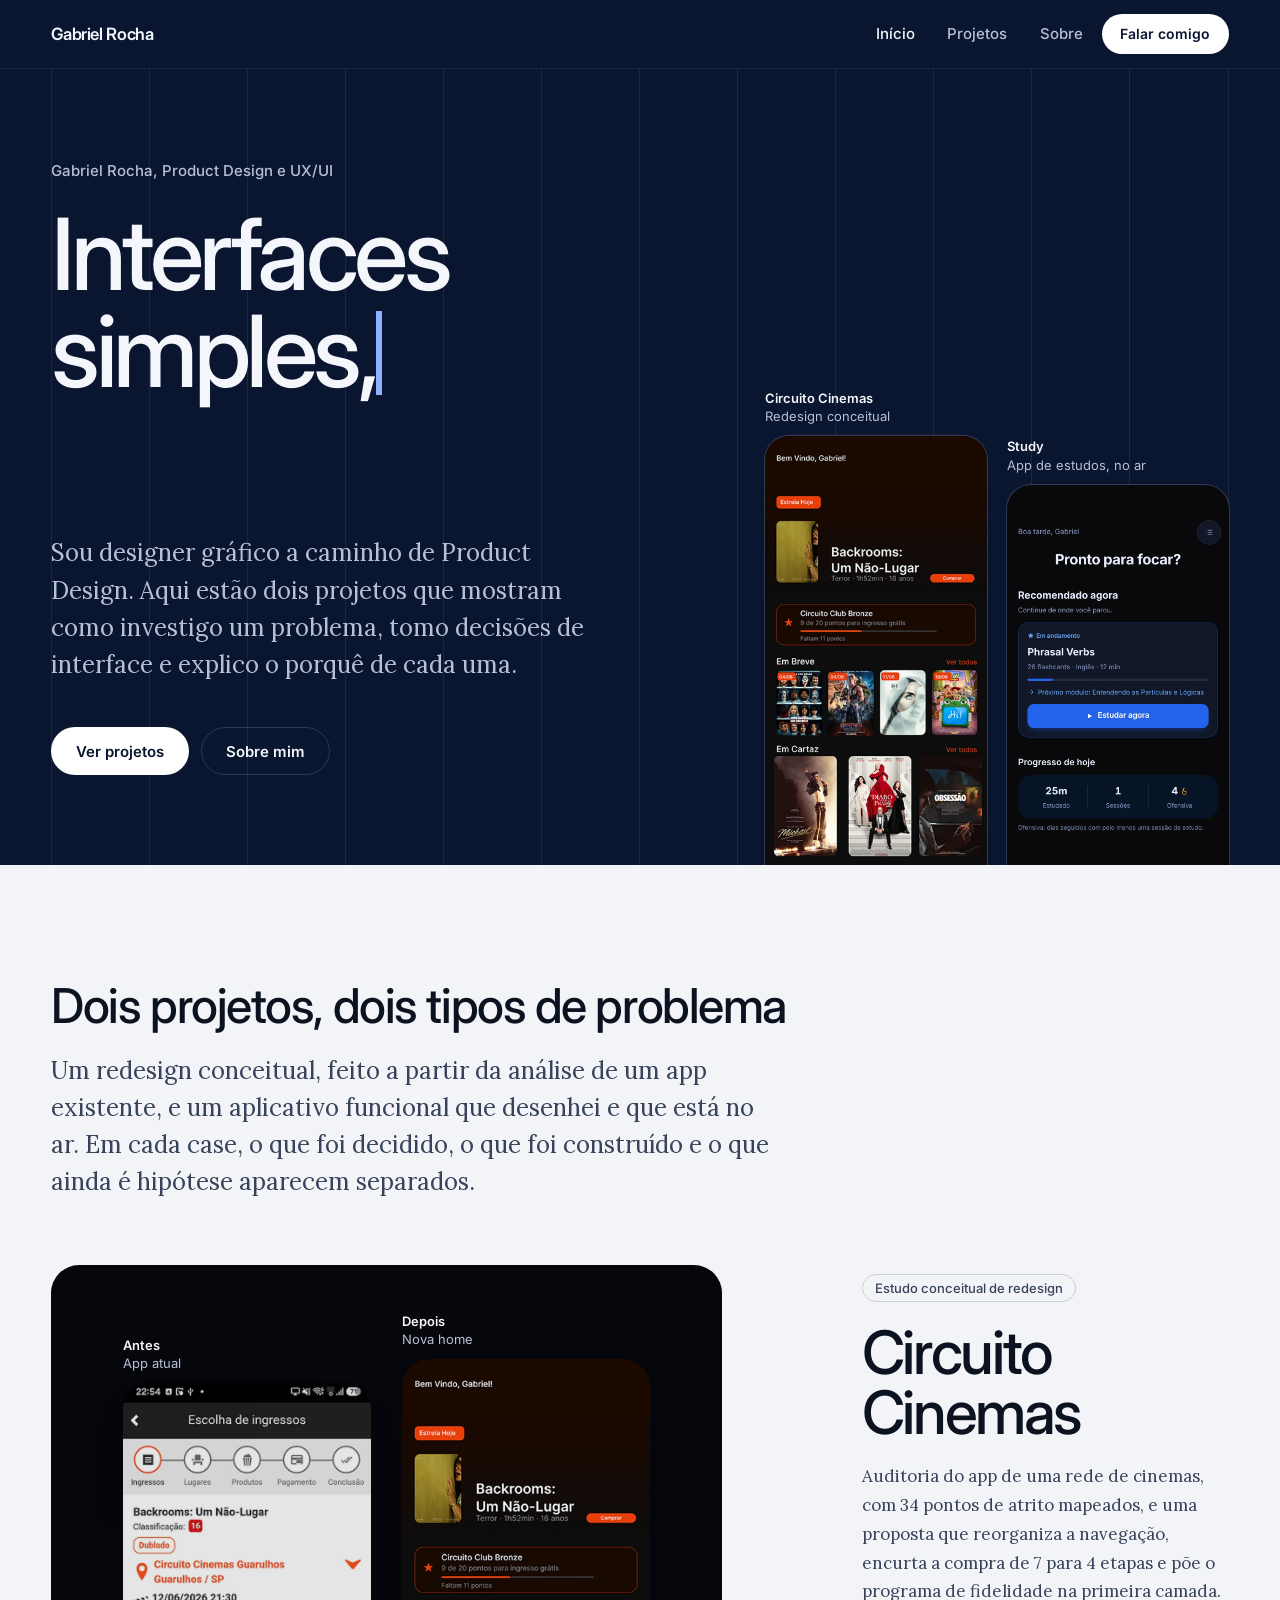
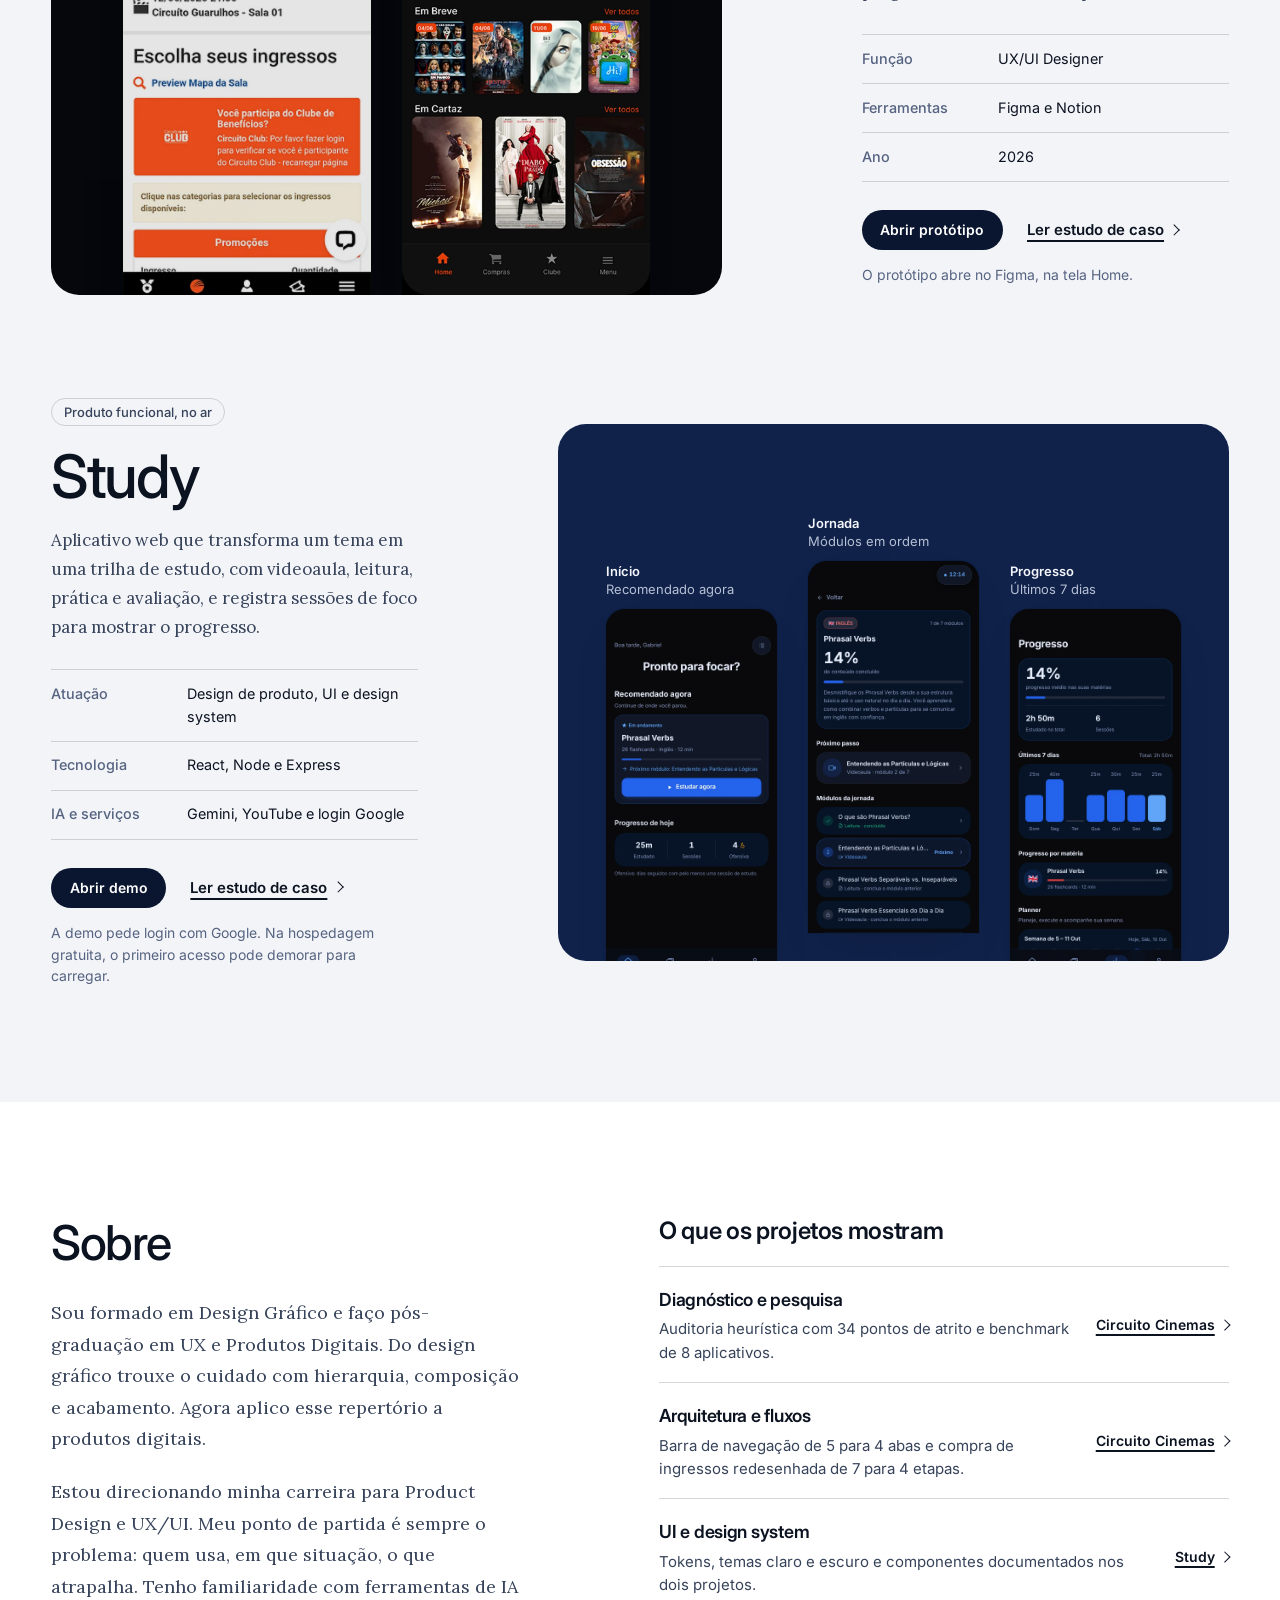
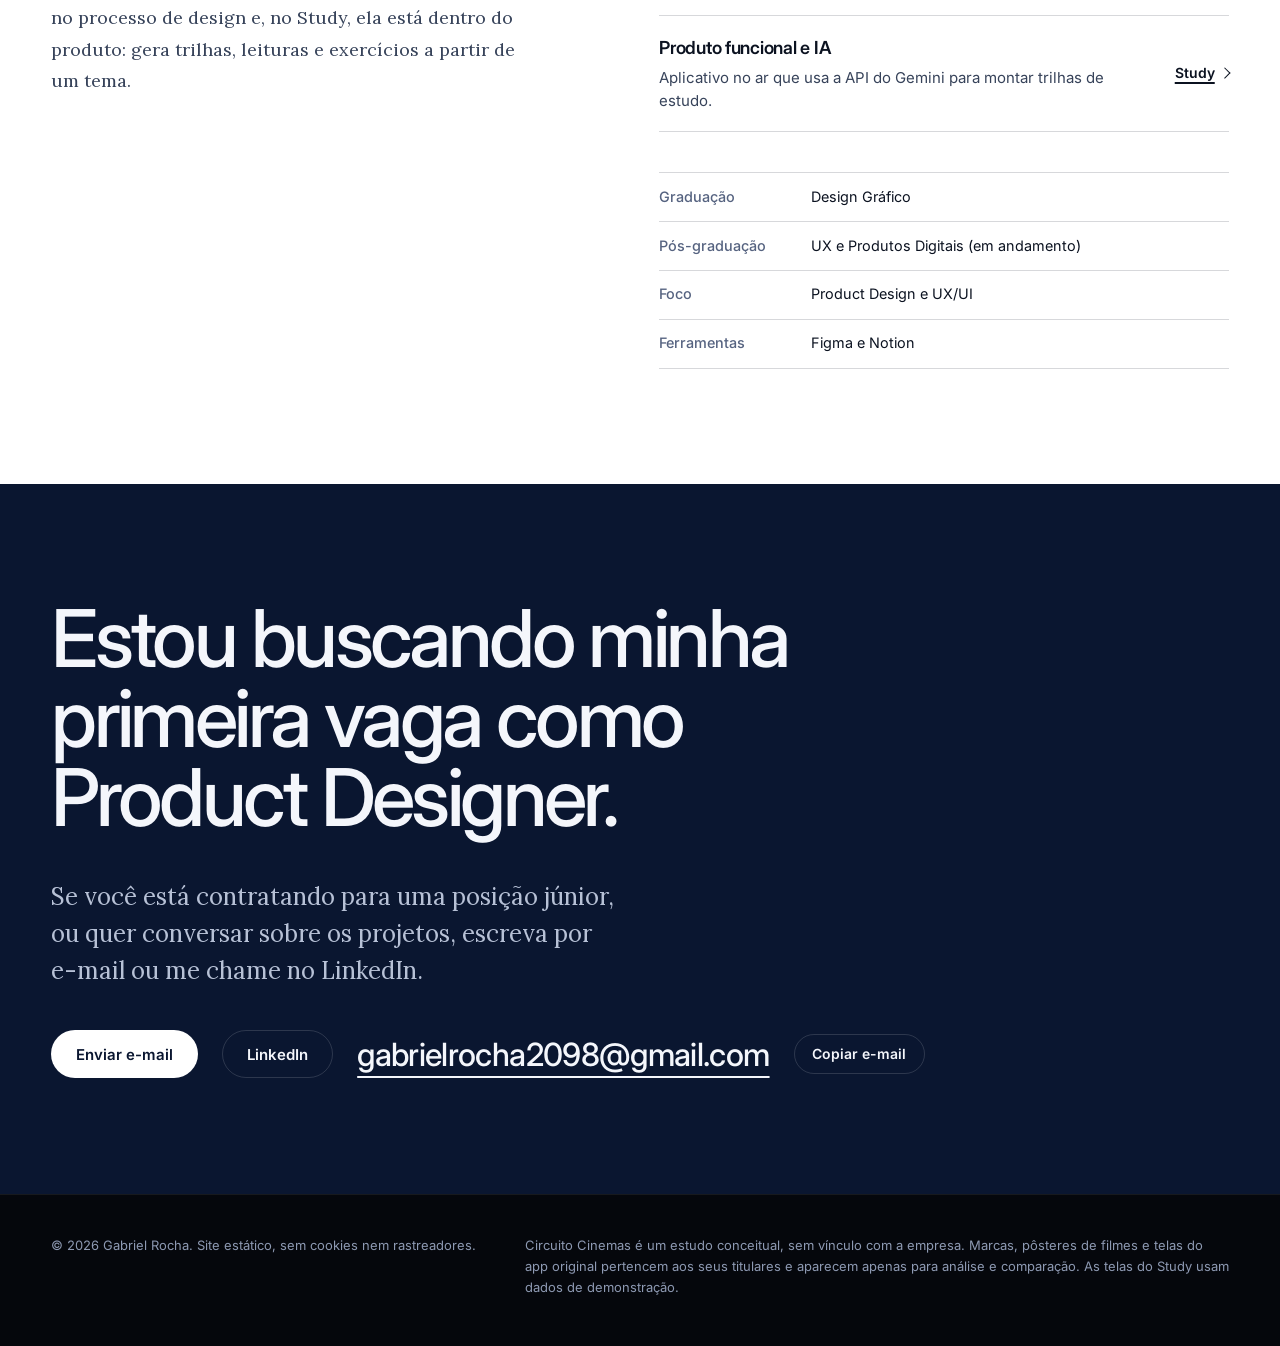
==== portfolio/index.html @ e519bfdc "Add files via upload" ====
<!doctype html>
<html lang="pt-BR">
<head>
  <meta charset="utf-8">
  <meta name="viewport" content="width=device-width, initial-scale=1">
  <title>Gabriel Rocha | Product Design e UX/UI</title>
  <meta name="description" content="Portfólio de Gabriel Rocha, designer gráfico em transição para Product Design e UX/UI. Inclui o estudo de caso do Circuito Cinemas e o aplicativo de estudos Study.">
  <meta name="author" content="Gabriel Rocha">
  <meta name="theme-color" content="#0A1630">
  <meta name="color-scheme" content="dark light">
  <link rel="icon" href="favicon.svg" type="image/svg+xml">

  <meta property="og:type" content="website">
  <meta property="og:locale" content="pt_BR">
  <meta property="og:site_name" content="Gabriel Rocha">
  <meta property="og:title" content="Gabriel Rocha | Product Design e UX/UI">
  <meta property="og:description" content="Dois projetos de produto digital: o redesign conceitual do app Circuito Cinemas e o Study, um aplicativo de estudos que está no ar.">
  <meta property="og:image" content="assets/img/og.png">
  <meta property="og:image:width" content="1200">
  <meta property="og:image:height" content="630">
  <meta property="og:image:alt" content="Gabriel Rocha, Product Design e UX/UI, com telas dos projetos Circuito Cinemas e Study.">
  <meta name="twitter:card" content="summary_large_image">

  <link rel="preload" href="assets/fonts/inter-display-500.woff" as="font" type="font/woff" crossorigin>
  <link rel="preload" href="assets/fonts/inter-400.woff" as="font" type="font/woff" crossorigin>
  <link rel="preload" href="assets/fonts/lora-var.woff" as="font" type="font/woff" crossorigin>
  <link rel="stylesheet" href="assets/css/styles.css">
  <script>document.documentElement.className += " js";</script>
</head>
<body data-page-home>
  <a class="skip-link" href="#conteudo">Pular para o conteúdo</a>

  <header class="site-header">
    <div class="container site-header__bar">
      <a class="wordmark" href="#inicio" aria-label="Gabriel Rocha, início">Gabriel Rocha</a>
      <button class="menu-toggle" type="button" aria-expanded="false" aria-controls="site-nav">
        <span class="menu-toggle__icon" aria-hidden="true"></span>
        <span class="menu-toggle__label">Menu</span>
      </button>
      <nav class="nav" id="site-nav" aria-label="Principal">
        <ul class="nav__list">
          <li><a class="nav__link" href="#inicio">Início</a></li>
          <li><a class="nav__link" href="#projetos">Projetos</a></li>
          <li><a class="nav__link" href="#sobre">Sobre</a></li>
        </ul>
        <a class="btn btn--light btn--sm" href="#contato">Falar comigo</a>
      </nav>
    </div>
  </header>

  <main id="conteudo" tabindex="-1">

    <!-- Início -->
    <section class="hero on-dark" id="inicio" aria-labelledby="hero-title">
      <div class="hero__guides" aria-hidden="true">
        <div class="container">
          <div class="hero__guides-grid"><span></span><span></span><span></span><span></span><span></span><span></span><span></span><span></span><span></span><span></span><span></span><span></span></div>
        </div>
      </div>
      <div class="container hero__inner">
        <div class="hero__text">
          <p class="hero__role">Gabriel Rocha, Product Design e UX/UI</p>
          <h1 class="hero__title" id="hero-title" data-typing>Interfaces simples, decisões claras.</h1>
          <p class="hero__intro">Sou designer gráfico a caminho de Product Design. Aqui estão dois projetos que mostram como investigo um problema, tomo decisões de interface e explico o porquê de cada uma.</p>
          <div class="hero__actions">
            <a class="btn btn--light" href="#projetos">Ver projetos</a>
            <a class="btn btn--outline" href="#sobre">Sobre mim</a>
          </div>
        </div>
        <div class="hero__stage">
          <a class="hero__phone" href="projetos/circuito-cinemas.html" aria-label="Circuito Cinemas, redesign conceitual: abrir estudo de caso">
            <span class="frame-label"><strong>Circuito Cinemas</strong><span>Redesign conceitual</span></span>
            <img class="shot" src="assets/img/cc-nova-home.webp" width="724" height="1566" alt="Home redesenhada do Circuito Cinemas em tema escuro, com filme em destaque, cartão do Circuito Club e carrosséis Em breve e Em cartaz." fetchpriority="high">
          </a>
          <a class="hero__phone" href="projetos/study.html" aria-label="Study, aplicativo de estudos: abrir estudo de caso">
            <span class="frame-label"><strong>Study</strong><span>App de estudos, no ar</span></span>
            <img class="shot" src="assets/img/study-home.webp" width="804" height="1748" alt="Tela Início do Study em tema escuro, com a pergunta Pronto para focar?, a recomendação Phrasal Verbs e o progresso do dia." fetchpriority="high">
          </a>
        </div>
      </div>
    </section>

    <!-- Projetos -->
    <section class="section on-light" id="projetos" aria-labelledby="projetos-title">
      <div class="container">
        <div class="section__head">
          <h2 class="h2" id="projetos-title">Dois projetos, dois tipos de problema</h2>
          <p class="section__lead">Um redesign conceitual, feito a partir da análise de um app existente, e um aplicativo funcional que desenhei e que está no ar. Em cada case, o que foi decidido, o que foi construído e o que ainda é hipótese aparecem separados.</p>
        </div>

        <article class="project" aria-labelledby="proj-cc">
          <div class="project__media">
            <div class="stage stage--cinema">
              <figure class="stage__item">
                <figcaption class="frame-label"><strong>Antes</strong><span>App atual</span></figcaption>
                <img class="shot" src="assets/img/cc-antes-ingressos.webp" width="570" height="1232" loading="lazy" alt="Tela de escolha de ingressos do app atual do Circuito Cinemas, com indicador de cinco etapas, aviso do Circuito Club e lista de promoções.">
              </figure>
              <figure class="stage__item">
                <figcaption class="frame-label"><strong>Depois</strong><span>Nova home</span></figcaption>
                <img class="shot" src="assets/img/cc-nova-home.webp" width="724" height="1566" loading="lazy" alt="Home redesenhada do Circuito Cinemas, com filme em destaque, cartão do Circuito Club com 9 de 20 pontos e seções Em breve e Em cartaz.">
              </figure>
            </div>
          </div>
          <div class="project__text">
            <p class="project__kind">Estudo conceitual de redesign</p>
            <h3 class="project__title" id="proj-cc"><a href="projetos/circuito-cinemas.html">Circuito Cinemas</a></h3>
            <p class="project__desc">Auditoria do app de uma rede de cinemas, com 34 pontos de atrito mapeados, e uma proposta que reorganiza a navegação, encurta a compra de 7 para 4 etapas e põe o programa de fidelidade na primeira camada.</p>
            <dl class="facts">
              <div class="facts__row"><dt>Função</dt><dd>UX/UI Designer</dd></div>
              <div class="facts__row"><dt>Ferramentas</dt><dd>Figma e Notion</dd></div>
              <div class="facts__row"><dt>Ano</dt><dd>2026</dd></div>
            </dl>
            <div class="project__links">
              <a class="btn btn--dark btn--sm" href="https://www.figma.com/proto/7PhbgPQ4ODq0ZpyNWOa0dn/Circuito-Cinemas-%E2%80%94-Redesign?page-id=6%3A2&node-id=7-5&starting-point-node-id=7%3A5&t=WzuFaxNKb168OiBv-1" target="_blank" rel="noopener">Abrir protótipo<span class="visually-hidden"> no Figma (abre em nova aba)</span></a>
              <a class="link link--arrow" href="projetos/circuito-cinemas.html">Ler estudo de caso</a>
            </div>
            <p class="demo-note">O protótipo abre no Figma, na tela Home.</p>
          </div>
        </article>

        <article class="project project--flip" aria-labelledby="proj-study">
          <div class="project__media">
            <div class="stage stage--study">
              <figure class="stage__item">
                <figcaption class="frame-label"><strong>Início</strong><span>Recomendado agora</span></figcaption>
                <img class="shot" src="assets/img/study-home.webp" width="804" height="1748" loading="lazy" alt="Tela Início do Study, com a pergunta Pronto para focar?, a recomendação Phrasal Verbs e o progresso do dia.">
              </figure>
              <figure class="stage__item">
                <figcaption class="frame-label"><strong>Jornada</strong><span>Módulos em ordem</span></figcaption>
                <img class="shot" src="assets/img/study-jornada-progresso.webp" width="804" height="1748" loading="lazy" alt="Jornada Phrasal Verbs com 14% concluído, próximo passo e lista de módulos de leitura e videoaula.">
              </figure>
              <figure class="stage__item">
                <figcaption class="frame-label"><strong>Progresso</strong><span>Últimos 7 dias</span></figcaption>
                <img class="shot" src="assets/img/study-progresso.webp" width="804" height="1748" loading="lazy" alt="Tela Progresso do Study, com progresso médio de 14%, tempo estudado, gráfico dos últimos 7 dias e progresso por matéria.">
              </figure>
            </div>
          </div>
          <div class="project__text">
            <p class="project__kind">Produto funcional, no ar</p>
            <h3 class="project__title" id="proj-study"><a href="projetos/study.html">Study</a></h3>
            <p class="project__desc">Aplicativo web que transforma um tema em uma trilha de estudo, com videoaula, leitura, prática e avaliação, e registra sessões de foco para mostrar o progresso.</p>
            <dl class="facts">
              <div class="facts__row"><dt>Atuação</dt><dd>Design de produto, UI e design system</dd></div>
              <div class="facts__row"><dt>Tecnologia</dt><dd>React, Node e Express</dd></div>
              <div class="facts__row"><dt>IA e serviços</dt><dd>Gemini, YouTube e login Google</dd></div>
            </dl>
            <div class="project__links">
              <a class="btn btn--dark btn--sm" href="https://studyapp-kyi5.onrender.com/" target="_blank" rel="noopener">Abrir demo<span class="visually-hidden"> (abre em nova aba)</span></a>
              <a class="link link--arrow" href="projetos/study.html">Ler estudo de caso</a>
            </div>
            <p class="demo-note">A demo pede login com Google. Na hospedagem gratuita, o primeiro acesso pode demorar para carregar.</p>
          </div>
        </article>
      </div>
    </section>

    <!-- Sobre -->
    <section class="section on-white" id="sobre" aria-labelledby="sobre-title">
      <div class="container about">
        <div class="about__intro">
          <h2 class="h2" id="sobre-title">Sobre</h2>
          <div class="read">
            <p>Sou formado em Design Gráfico e faço pós-graduação em UX e Produtos Digitais. Do design gráfico trouxe o cuidado com hierarquia, composição e acabamento. Agora aplico esse repertório a produtos digitais.</p>
            <p>Estou direcionando minha carreira para Product Design e UX/UI. Meu ponto de partida é sempre o problema: quem usa, em que situação, o que atrapalha. Tenho familiaridade com ferramentas de IA no processo de design e, no Study, ela está dentro do produto: gera trilhas, leituras e exercícios a partir de um tema.</p>
          </div>
        </div>
        <div class="about__side">
          <h3 class="h3">O que os projetos mostram</h3>
          <ul class="evidence">
            <li class="evidence__item">
              <span class="evidence__name">Diagnóstico e pesquisa</span>
              <p class="evidence__text">Auditoria heurística com 34 pontos de atrito e benchmark de 8 aplicativos.</p>
              <a class="evidence__where link link--arrow" href="projetos/circuito-cinemas.html#diagnostico">Circuito Cinemas</a>
            </li>
            <li class="evidence__item">
              <span class="evidence__name">Arquitetura e fluxos</span>
              <p class="evidence__text">Barra de navegação de 5 para 4 abas e compra de ingressos redesenhada de 7 para 4 etapas.</p>
              <a class="evidence__where link link--arrow" href="projetos/circuito-cinemas.html#decisoes">Circuito Cinemas</a>
            </li>
            <li class="evidence__item">
              <span class="evidence__name">UI e design system</span>
              <p class="evidence__text">Tokens, temas claro e escuro e componentes documentados nos dois projetos.</p>
              <a class="evidence__where link link--arrow" href="projetos/study.html#design">Study</a>
            </li>
            <li class="evidence__item">
              <span class="evidence__name">Produto funcional e IA</span>
              <p class="evidence__text">Aplicativo no ar que usa a API do Gemini para montar trilhas de estudo.</p>
              <a class="evidence__where link link--arrow" href="projetos/study.html#ia">Study</a>
            </li>
          </ul>
          <dl class="facts profile">
            <div class="facts__row"><dt>Graduação</dt><dd>Design Gráfico</dd></div>
            <div class="facts__row"><dt>Pós-graduação</dt><dd>UX e Produtos Digitais (em andamento)</dd></div>
            <div class="facts__row"><dt>Foco</dt><dd>Product Design e UX/UI</dd></div>
            <div class="facts__row"><dt>Ferramentas</dt><dd>Figma e Notion</dd></div>
          </dl>
        </div>
      </div>
    </section>

    <!-- Contato -->
    <section class="section on-dark" id="contato" aria-labelledby="contato-title">
      <div class="container contact">
        <h2 class="contact__title" id="contato-title">Estou buscando minha primeira vaga como Product Designer.</h2>
        <p class="contact__body">Se você está contratando para uma posição júnior, ou quer conversar sobre os projetos, escreva por e-mail ou me chame no LinkedIn.</p>
        <div class="contact__actions">
          <a class="btn btn--light" href="mailto:gabrielrocha2098@gmail.com">Enviar e-mail</a>
          <a class="btn btn--outline" href="https://www.linkedin.com/in/gabriel-rocha-ux" target="_blank" rel="noopener noreferrer">LinkedIn<span class="visually-hidden"> (abre em nova aba)</span></a>
          <a class="contact__mail link" href="mailto:gabrielrocha2098@gmail.com">gabrielrocha2098@gmail.com</a>
          <button class="btn btn--outline btn--sm" type="button" data-copy="gabrielrocha2098@gmail.com" data-copy-status="copy-status">Copiar e-mail</button>
          <p class="copy-status" id="copy-status" role="status" aria-live="polite"></p>
        </div>
      </div>
    </section>
  </main>

  <footer class="site-footer on-black">
    <div class="container site-footer__row">
      <p>© 2026 Gabriel Rocha. Site estático, sem cookies nem rastreadores.</p>
      <p>Circuito Cinemas é um estudo conceitual, sem vínculo com a empresa. Marcas, pôsteres de filmes e telas do app original pertencem aos seus titulares e aparecem apenas para análise e comparação. As telas do Study usam dados de demonstração.</p>
    </div>
  </footer>

  <script src="assets/js/main.js" defer></script>
</body>
</html>
---- portfolio/assets/css/styles.css ----
/* ==========================================================================
   Portfólio de Gabriel Rocha
   Sistema visual: marinho, preto, cinza e branco. As únicas cores saturadas do
   site vêm dos próprios projetos (telas do Study e do Circuito Cinemas).
   Estrutura: tokens > base > layout > componentes > páginas > movimento.
   ========================================================================== */

/* ---------- Fontes (hospedadas no próprio site) ---------- */
@font-face{font-family:"Inter Display";font-weight:500;font-style:normal;font-display:swap;src:url("../fonts/inter-display-500.woff") format("woff")}
@font-face{font-family:"Inter Display";font-weight:600;font-style:normal;font-display:swap;src:url("../fonts/inter-display-600.woff") format("woff")}
@font-face{font-family:"Inter";font-weight:400;font-style:normal;font-display:swap;src:url("../fonts/inter-400.woff") format("woff")}
@font-face{font-family:"Inter";font-weight:500;font-style:normal;font-display:swap;src:url("../fonts/inter-500.woff") format("woff")}
@font-face{font-family:"Inter";font-weight:600;font-style:normal;font-display:swap;src:url("../fonts/inter-600.woff") format("woff")}
@font-face{font-family:"Lora";font-weight:400 700;font-style:normal;font-display:swap;src:url("../fonts/lora-var.woff") format("woff")}
@font-face{font-family:"Lora";font-weight:400 700;font-style:italic;font-display:swap;src:url("../fonts/lora-italic-var.woff") format("woff")}

/* ---------- Tokens ---------- */
:root{
  /* Marinhos e preto */
  --navy-950:#060B1A;
  --navy-900:#0A1630;
  --navy-800:#10224A;
  --navy-700:#1B3166;
  --black:#05070C;
  /* Cinzas e brancos */
  --paper:#F2F4F8;
  --paper-2:#E6EAF1;
  --white:#FFFFFF;
  --ink:#0B1220;
  --ink-2:#37435A;
  --ink-3:#566380;
  --on-dark:#F4F6FB;
  --on-dark-2:#B7C1D6;
  --on-dark-3:#8E9AB3;
  /* Linhas */
  --line-dark:rgba(255,255,255,.14);
  --line-dark-soft:rgba(255,255,255,.07);
  --line-light:rgba(11,18,32,.16);
  --line-light-soft:rgba(11,18,32,.08);
  /* Azul de interação (alinhado ao azul do Study) */
  --blue:#2457E6;
  --blue-strong:#1B46C4;
  --blue-on-dark:#8DB0FF;
  --focus-dark:#9DBBFF;
  --focus-light:#1B46C4;

  /* Papéis das seções claras. É aqui que o modo escuro troca os valores. */
  --bg-alt:var(--paper);
  --surface:var(--white);
  --surface-2:var(--paper);
  --chip:var(--paper-2);
  --solid:var(--navy-900);
  --on-solid:var(--white);
  --solid-hover:var(--navy-700);
  --accent:var(--blue);
  --toc-bg:rgba(242,244,248,.97);
  --shot-ring:0 0 0 1px rgba(11,18,32,.14),0 18px 40px -22px rgba(11,18,32,.35);
  --caret:var(--blue-on-dark);

  /* Tipografia */
  --font-display:"Inter Display","Inter",system-ui,-apple-system,"Segoe UI",Roboto,"Helvetica Neue",Arial,sans-serif;
  --font-ui:"Inter",system-ui,-apple-system,"Segoe UI",Roboto,"Helvetica Neue",Arial,sans-serif;
  --font-read:"Lora",Georgia,"Times New Roman",serif;

  /* Escala fluida */
  --fs-hero:clamp(2.75rem,1.1rem + 6.4vw,7rem);
  --fs-h1:clamp(2.5rem,1.3rem + 4.6vw,5.25rem);
  --fs-h2:clamp(1.875rem,1.25rem + 2.4vw,3rem);
  --fs-h3:clamp(1.25rem,1.1rem + .6vw,1.5rem);
  --fs-lead:clamp(1.1875rem,1.05rem + .6vw,1.5rem);
  --fs-body:1.125rem;
  --fs-ui:.9375rem;
  --fs-small:.8125rem;

  /* Espaço */
  --gutter:clamp(1.25rem,4vw,3.5rem);
  --section:clamp(4.5rem,9vw,9rem);
  --max:80rem;
  --radius:1.25rem;
  --radius-lg:1.75rem;

  --ease:cubic-bezier(.22,1,.36,1);
}

/* ---------- Modo escuro ----------
   Segue o tema do dispositivo (prefers-color-scheme). As seções que eram claras
   passam a usar superfícies marinho-escuras; as que já eram escuras não mudam.
   O mesmo conjunto vale para data-theme="dark", usado por quem hospeda a página
   dentro de um visualizador com tema próprio. */
@media screen and (prefers-color-scheme:dark){
  :root:not([data-theme="light"]){
    color-scheme:dark;
    --bg-alt:#0B101C;
    --surface:#121A2C;
    --surface-2:#0E1524;
    --chip:#1D2842;
    --solid:#F4F6FB;
    --on-solid:#0A1630;
    --solid-hover:#DCE3F1;
    --accent:var(--blue-on-dark);
    --toc-bg:rgba(11,16,28,.97);
    --shot-ring:0 0 0 1px rgba(255,255,255,.16),0 18px 40px -22px rgba(0,0,0,.8);
    --ink:#F4F6FB;
    --ink-2:#B7C1D6;
    --ink-3:#8E9AB3;
    --line-light:rgba(255,255,255,.14);
    --line-light-soft:rgba(255,255,255,.07);
    --blue-strong:#8DB0FF;
    --focus-light:#9DBBFF;
  }
}
:root[data-theme="dark"]{
  color-scheme:dark;
  --bg-alt:#0B101C;
  --surface:#121A2C;
  --surface-2:#0E1524;
  --chip:#1D2842;
  --solid:#F4F6FB;
  --on-solid:#0A1630;
  --solid-hover:#DCE3F1;
  --accent:var(--blue-on-dark);
  --toc-bg:rgba(11,16,28,.97);
  --shot-ring:0 0 0 1px rgba(255,255,255,.16),0 18px 40px -22px rgba(0,0,0,.8);
  --ink:#F4F6FB;
  --ink-2:#B7C1D6;
  --ink-3:#8E9AB3;
  --line-light:rgba(255,255,255,.14);
  --line-light-soft:rgba(255,255,255,.07);
  --blue-strong:#8DB0FF;
  --focus-light:#9DBBFF;
}
:root[data-theme="light"]{color-scheme:light}

/* ---------- Base ---------- */
*,*::before,*::after{box-sizing:border-box}
html{-webkit-text-size-adjust:100%;text-size-adjust:100%;scroll-behavior:smooth;scroll-padding-top:5.5rem}
body{margin:0;background:var(--navy-900);color:var(--on-dark);font-family:var(--font-ui);font-size:var(--fs-ui);line-height:1.55;-webkit-font-smoothing:antialiased;text-rendering:optimizeLegibility;overflow-x:clip}
img,svg{display:block;max-width:100%}
img{height:auto}
h1,h2,h3,h4,p,ul,ol,dl,dd,figure,blockquote{margin:0}
ul,ol{padding:0;list-style:none}
a{color:inherit}
button{font:inherit;color:inherit;background:none;border:0;padding:0;cursor:pointer}
:focus-visible{outline:2px solid var(--focus-dark);outline-offset:3px;border-radius:4px}
.on-light :focus-visible{outline-color:var(--focus-light)}
::selection{background:var(--blue);color:#fff}

.skip-link{position:absolute;left:1rem;top:-4rem;z-index:100;background:#fff;color:#0B1220;padding:.7rem 1rem;border-radius:.6rem;font-weight:600;text-decoration:none}
.skip-link:focus{top:1rem}
.visually-hidden{position:absolute!important;width:1px;height:1px;margin:-1px;padding:0;overflow:hidden;clip:rect(0 0 0 0);white-space:nowrap;border:0}

.container{width:100%;max-width:calc(var(--max) + var(--gutter) * 2);margin-inline:auto;padding-inline:var(--gutter)}

/* ---------- Cabeçalho ---------- */
.site-header{position:sticky;top:0;z-index:50;background:var(--navy-900);border-bottom:1px solid var(--line-dark-soft)}
.site-header__bar{display:flex;align-items:center;justify-content:space-between;gap:1rem;min-height:4.25rem}
.wordmark{font-family:var(--font-display);font-weight:600;font-size:1.0625rem;letter-spacing:-.02em;text-decoration:none;display:inline-flex;align-items:center;min-height:2.75rem}
.nav{display:flex;align-items:center;gap:.25rem}
.nav__list{display:flex;align-items:center;gap:.25rem}
.nav__link{display:inline-flex;align-items:center;min-height:2.75rem;padding:0 .9rem;border-radius:999px;text-decoration:none;color:var(--on-dark-2);font-weight:500;transition:color .2s,background-color .2s}
.nav__link:hover{color:var(--on-dark);background:var(--line-dark-soft)}
.nav__link[aria-current]{color:var(--on-dark)}
.menu-toggle{display:none;align-items:center;gap:.6rem;min-height:2.75rem;padding:0 1rem;border:1px solid var(--line-dark);border-radius:999px;font-weight:500}
.menu-toggle__icon{position:relative;width:1rem;height:.625rem;display:block}
.menu-toggle__icon::before,.menu-toggle__icon::after{content:"";position:absolute;left:0;right:0;height:1.5px;background:currentColor;transition:transform .25s var(--ease),top .25s var(--ease)}
.menu-toggle__icon::before{top:0}
.menu-toggle__icon::after{top:100%}
.menu-toggle[aria-expanded="true"] .menu-toggle__icon::before{top:50%;transform:rotate(45deg)}
.menu-toggle[aria-expanded="true"] .menu-toggle__icon::after{top:50%;transform:rotate(-45deg)}

/* ---------- Botões e links ---------- */
.btn{display:inline-flex;align-items:center;justify-content:center;gap:.5rem;min-height:3rem;padding:0 1.5rem;border-radius:999px;border:1px solid transparent;font-weight:600;font-size:var(--fs-ui);text-decoration:none;white-space:nowrap;transition:background-color .2s,color .2s,border-color .2s,transform .2s var(--ease)}
.btn--sm{min-height:2.5rem;padding:0 1.1rem;font-size:.875rem}
.btn--light{background:var(--white);color:var(--navy-900)}
.btn--light:hover{background:var(--paper-2)}
.btn--outline{border-color:var(--line-dark);color:var(--on-dark)}
.btn--outline:hover{border-color:var(--on-dark-2);background:var(--line-dark-soft)}
.btn--dark{background:var(--solid);color:var(--on-solid)}
.btn--dark:hover{background:var(--solid-hover)}
.btn--ghost-dark{border-color:var(--line-light);color:var(--ink)}
.btn--ghost-dark:hover{border-color:var(--ink);background:var(--line-light-soft)}
.btn:active{transform:translateY(1px)}
.link{display:inline-flex;align-items:center;gap:.4rem;font-weight:600;text-decoration:underline;text-decoration-thickness:1.5px;text-underline-offset:.3em;text-decoration-color:currentColor;transition:color .2s,text-decoration-color .2s}
.link--arrow::after{content:"";width:.55em;height:.55em;border-top:1.75px solid currentColor;border-right:1.75px solid currentColor;transform:rotate(45deg);transition:transform .25s var(--ease)}
.link--arrow:hover::after{transform:translateX(3px) rotate(45deg)}
.on-light .link:hover{color:var(--blue-strong)}
.on-dark .link:hover{color:var(--blue-on-dark)}

/* ---------- Seções ---------- */
.on-dark{background:var(--navy-900);color:var(--on-dark)}
.on-black{background:var(--black);color:var(--on-dark)}
.on-light{background:var(--bg-alt);color:var(--ink)}
.on-white{background:var(--surface);color:var(--ink)}
.section{padding-block:var(--section)}
.section__head{max-width:46rem;margin-bottom:clamp(2.5rem,5vw,4.5rem)}
.h2{font-family:var(--font-display);font-weight:500;font-size:var(--fs-h2);line-height:1.08;letter-spacing:-.03em}
.h3{font-family:var(--font-display);font-weight:600;font-size:var(--fs-h3);line-height:1.2;letter-spacing:-.015em}
.read{font-family:var(--font-read);font-size:var(--fs-body);line-height:1.75}
.read p+p{margin-top:1.2em}
.lead{font-family:var(--font-read);font-size:var(--fs-lead);line-height:1.55}
.muted{color:var(--on-dark-2)}
.on-light .muted,.on-white .muted{color:var(--ink-2)}
.small{font-size:var(--fs-small);line-height:1.5}

/* ---------- Home: hero ---------- */
.hero{position:relative;overflow:hidden;padding-top:clamp(3rem,7vw,6rem);isolation:isolate}
.hero__guides{position:absolute;inset:0;z-index:-1;pointer-events:none}
.hero__guides .container{height:100%}
.hero__guides-grid{height:100%;display:grid;grid-template-columns:repeat(12,1fr);column-gap:0;border-inline:1px solid var(--line-dark-soft)}
.hero__guides-grid span{border-right:1px solid var(--line-dark-soft)}
.hero__guides-grid span:last-child{border-right:0}
.hero__inner{display:grid;grid-template-columns:minmax(0,7fr) minmax(0,5fr);gap:clamp(2rem,5vw,5rem);align-items:end}
.hero__text{padding-bottom:clamp(3rem,7vw,6.5rem)}
.hero__role{font-weight:500;color:var(--on-dark-2);margin-bottom:1.5rem}
.hero__title{font-family:var(--font-display);font-weight:500;font-size:var(--fs-hero);line-height:.98;letter-spacing:-.045em;text-wrap:balance;max-width:12.5ch}
.hero__intro{margin-top:clamp(1.5rem,3vw,2.25rem);max-width:34rem;font-family:var(--font-read);font-size:var(--fs-lead);line-height:1.55;color:var(--on-dark-2)}
.hero__actions{display:flex;flex-wrap:wrap;gap:.75rem;margin-top:clamp(1.75rem,3.5vw,2.75rem)}
.hero__stage{display:flex;align-items:flex-end;gap:clamp(.75rem,1.6vw,1.5rem);margin-bottom:calc(-1 * clamp(3rem,8vw,7rem));justify-self:end;width:100%;max-width:34rem}
.hero__phone{flex:1 1 0;min-width:0;display:flex;flex-direction:column;gap:.7rem;text-decoration:none}
.hero__phone:nth-child(1){transform:translateY(clamp(-4rem,-4vw,-2rem))}
.hero__phone:nth-child(2){transform:none}
.hero__phone:nth-child(1) .shot,.hero__phone:nth-child(2) .shot{transition:transform .35s var(--ease)}
.hero__phone:hover .shot{transform:translateY(-6px)}
.frame-label{display:flex;flex-direction:column;gap:.1rem;font-size:.8125rem;line-height:1.3;color:var(--on-dark-2);transition:color .2s}
.frame-label strong{color:var(--on-dark);font-weight:600}
.hero__phone:hover .frame-label strong{color:var(--blue-on-dark)}

/* Imagem de tela de app: cantos de aparelho e contorno discreto */
.shot{width:100%;height:auto;border-radius:11% / 5%;background:var(--navy-950);box-shadow:0 0 0 1px rgba(255,255,255,.16)}
.on-light .shot,.on-white .shot{box-shadow:var(--shot-ring)}

/* ---------- Home: projetos ---------- */
.project{display:grid;grid-template-columns:repeat(12,minmax(0,1fr));column-gap:clamp(1.25rem,3vw,2.5rem);row-gap:2rem;align-items:center}
.project+.project{margin-top:clamp(4rem,8vw,8rem)}
.project__media{grid-column:1 / span 7}
.project__text{grid-column:9 / span 4}
.project--flip .project__media{grid-column:6 / span 7;grid-row:1}
.project--flip .project__text{grid-column:1 / span 4;grid-row:1}
.stage{border-radius:var(--radius-lg);padding:clamp(1.5rem,4vw,3rem) clamp(1.25rem,4vw,3rem) 0;overflow:hidden;display:flex;align-items:flex-end;justify-content:center;gap:clamp(.75rem,2.4vw,2rem);min-height:clamp(22rem,42vw,34rem)}
.stage--cinema{background:var(--black);color:var(--on-dark)}
.stage--study{background:var(--navy-800);color:var(--on-dark)}
.stage__item{flex:0 1 clamp(8rem,22vw,15.5rem);min-width:0;display:flex;flex-direction:column;gap:.7rem}
.stage__item .shot{border-bottom-left-radius:0;border-bottom-right-radius:0}
.stage--study .stage__item:nth-child(2){margin-bottom:0;transform:translateY(-1.75rem)}
.stage--study .stage__item:nth-child(1),.stage--study .stage__item:nth-child(3){transform:translateY(1.25rem)}
.stage--cinema .stage__item:nth-child(1){transform:translateY(1.5rem)}
.stage--cinema .stage__item:nth-child(1) .shot{opacity:.9}
.project__kind{display:inline-flex;align-items:center;min-height:1.75rem;padding:0 .75rem;border:1px solid var(--line-light);border-radius:999px;font-size:.8125rem;font-weight:500;color:var(--ink-2)}
.project__title{margin-top:1.25rem;font-family:var(--font-display);font-weight:500;font-size:clamp(2.25rem,1.5rem + 3vw,3.75rem);line-height:1;letter-spacing:-.04em}
.section__lead{margin-top:1.25rem;font-family:var(--font-read);font-size:var(--fs-lead);line-height:1.55;color:var(--ink-2)}
.project__title a{text-decoration:none}
.project__title a:hover{text-decoration:underline;text-decoration-thickness:2px;text-underline-offset:.12em}
.project__desc{margin-top:1.25rem;font-family:var(--font-read);font-size:1.0625rem;line-height:1.7;color:var(--ink-2)}
.facts{margin-top:1.75rem;border-top:1px solid var(--line-light)}
.facts__row{display:grid;grid-template-columns:7.5rem 1fr;gap:1rem;padding:.8rem 0;border-bottom:1px solid var(--line-light);font-size:.9rem}
.facts__row dt{color:var(--ink-3);font-weight:500}
.facts__row dd{color:var(--ink)}
.project__links{display:flex;flex-wrap:wrap;gap:.6rem 1.5rem;margin-top:1.75rem;align-items:center}

/* ---------- Home: sobre ---------- */
.about{display:grid;grid-template-columns:repeat(12,minmax(0,1fr));column-gap:clamp(1.25rem,3vw,2.5rem);row-gap:3rem}
.about__intro{grid-column:1 / span 5}
.about__intro .read{margin-top:1.75rem;color:var(--ink-2)}
.about__side{grid-column:7 / span 6}
.about__side .h3+.evidence{margin-top:1.25rem}
.evidence{border-top:1px solid var(--line-light)}
.evidence__item{display:grid;grid-template-columns:minmax(0,1fr) auto;gap:.25rem 1.5rem;padding:1.15rem 0;border-bottom:1px solid var(--line-light);align-items:baseline}
.evidence__name{font-family:var(--font-display);font-weight:600;font-size:1.125rem;letter-spacing:-.015em}
.evidence__text{grid-column:1;color:var(--ink-2);max-width:34rem}
.evidence__where{grid-column:2;grid-row:1 / span 2;align-self:center;font-size:.875rem}
.profile{margin-top:2.5rem}
.profile .facts__row{grid-template-columns:8.5rem 1fr}

/* ---------- Home: contato ---------- */
.contact{display:grid;grid-template-columns:repeat(12,minmax(0,1fr));column-gap:clamp(1.25rem,3vw,2.5rem);row-gap:2.5rem;align-items:end}
.contact__title{grid-column:1 / span 8;font-family:var(--font-display);font-weight:500;font-size:var(--fs-h1);line-height:1;letter-spacing:-.045em;text-wrap:balance}
.contact__body{grid-column:1 / span 6;font-family:var(--font-read);font-size:var(--fs-lead);line-height:1.55;color:var(--on-dark-2)}
.contact__actions{grid-column:1 / -1;display:flex;flex-wrap:wrap;align-items:center;gap:1rem 1.5rem}
.contact__mail{font-family:var(--font-display);font-weight:500;font-size:clamp(1.25rem,1rem + 1.5vw,2rem);letter-spacing:-.02em;word-break:break-word}
.copy-status{min-height:1.5rem;font-size:.875rem;color:var(--on-dark-2)}

/* ---------- Rodapé ---------- */
.site-footer{padding-block:2.5rem 3rem;border-top:1px solid var(--line-dark-soft);font-size:.8125rem;line-height:1.6;color:var(--on-dark-3)}
.site-footer__row{display:flex;flex-wrap:wrap;justify-content:space-between;gap:1.5rem 3rem}
.site-footer p{max-width:44rem}
.site-footer a{color:var(--on-dark-2)}

/* ---------- Páginas de estudo de caso ---------- */
.crumbs{padding-block:1.25rem 0;font-size:.875rem;color:var(--on-dark-3)}
.crumbs ol{display:flex;flex-wrap:wrap;align-items:center;gap:.4rem .6rem}
.crumbs li{display:inline-flex;align-items:center;gap:.6rem}
.crumbs li+li::before{content:"/";color:var(--on-dark-3)}
.crumbs a{color:var(--on-dark-2);text-decoration:none}
.crumbs a:hover{color:var(--on-dark);text-decoration:underline}
.crumbs [aria-current]{color:var(--on-dark)}
.case-hero{padding-block:clamp(2.5rem,6vw,5rem) 0;overflow:hidden}
.case-hero__title{font-family:var(--font-display);font-weight:500;font-size:var(--fs-h1);line-height:.98;letter-spacing:-.045em;max-width:14ch;text-wrap:balance}
.case-hero__summary{margin-top:1.75rem;max-width:40rem;font-family:var(--font-read);font-size:var(--fs-lead);line-height:1.55;color:var(--on-dark-2)}
.meta{display:grid;grid-template-columns:repeat(4,minmax(0,1fr));gap:1.5rem;margin-top:clamp(2.25rem,5vw,3.5rem);padding-top:1.5rem;border-top:1px solid var(--line-dark)}
.meta dt{font-size:.8125rem;color:var(--on-dark-3);margin-bottom:.25rem}
.meta dd{font-weight:500;color:var(--on-dark)}
.status{display:flex;gap:1rem;align-items:flex-start;margin-top:clamp(2rem,4vw,3rem);padding:1.1rem 1.25rem;border:1px solid var(--line-dark);border-radius:var(--radius);max-width:46rem;font-size:.9375rem;color:var(--on-dark-2)}
.status strong{color:var(--on-dark)}
.case-hero__media{display:flex;align-items:flex-end;justify-content:center;gap:clamp(.75rem,2.4vw,2rem);margin-top:clamp(2.5rem,6vw,4.5rem);padding-inline:var(--gutter)}
.case-hero__media .shot{border-bottom-left-radius:0;border-bottom-right-radius:0}
.case-hero__item{flex:0 1 clamp(7.5rem,20vw,16rem);display:flex;flex-direction:column;gap:.7rem;min-width:0}
.case-hero__item:nth-child(2){flex-basis:clamp(8.5rem,24vw,19rem)}

.case{display:grid;grid-template-columns:13.5rem minmax(0,1fr);column-gap:clamp(2rem,5vw,5rem);align-items:start}
.toc{position:sticky;top:6rem;font-size:.875rem}
.toc__title{font-weight:600;margin-bottom:.75rem;color:var(--ink)}
.toc ol{border-left:1px solid var(--line-light)}
.toc a{display:block;padding:.4rem 0 .4rem 1rem;margin-left:-1px;border-left:2px solid transparent;color:var(--ink-3);text-decoration:none;line-height:1.35;transition:color .2s,border-color .2s}
.toc a:hover{color:var(--ink)}
.toc a[aria-current="true"]{color:var(--ink);border-left-color:var(--accent);font-weight:600}
.toc-mobile{display:none}

.prose{min-width:0}
.prose>section{padding-block:clamp(2.5rem,5vw,4.5rem);border-top:1px solid var(--line-light)}
.prose>section:first-child{border-top:0;padding-top:0}
.prose .h2{max-width:22ch;text-wrap:balance}
.prose .read{max-width:40rem;margin-top:1.5rem;color:var(--ink)}
.prose .lead{max-width:40rem;margin-top:1.5rem}
.prose .h3{margin-top:2.5rem}
.prose .h3+.read{margin-top:.75rem}
.prose .read ul{list-style:none;margin-top:1rem}
.prose .read li{position:relative;padding-left:1.25rem}
.prose .read li+li{margin-top:.55rem}
.prose .read ul+p,.prose .read p+ul{margin-top:1.2rem}
.prose .read li::before{content:"";position:absolute;left:0;top:.8em;width:.45rem;height:1.5px;background:var(--ink-3)}
.prose strong{font-weight:600}

/* Etiquetas de estado: o tipo de informação aparece no próprio texto */
.tag{display:inline-flex;align-items:center;min-height:1.5rem;padding:0 .6rem;border-radius:999px;font-family:var(--font-ui);font-size:.75rem;font-weight:600;line-height:1;white-space:nowrap;vertical-align:middle}
.tag--done{background:var(--solid);color:var(--on-solid)}
.tag--hyp{border:1.5px dashed var(--ink-3);color:var(--ink-2)}
.tag--soon{border:1.5px solid var(--line-light);color:var(--ink-3);background:var(--surface)}
.tag--doc{background:var(--chip);color:var(--ink)}

.callout{margin-top:2rem;padding:1.25rem 1.4rem;border-radius:var(--radius);background:var(--surface);border:1px solid var(--line-light);max-width:44rem}
.callout--hyp{background:transparent;border:1.5px dashed var(--ink-3)}
.callout .tag{margin-bottom:.7rem}
.callout p{font-family:var(--font-ui);font-size:.9375rem;line-height:1.6;color:var(--ink-2)}
.callout p+p{margin-top:.6rem}
.callout strong{color:var(--ink)}

/* Tabela de especificações */
.spec{margin-top:2rem;border-top:1px solid var(--line-light);max-width:44rem}
.spec__row{display:grid;grid-template-columns:minmax(0,11rem) minmax(0,1fr);gap:.25rem 1.5rem;padding:.9rem 0;border-bottom:1px solid var(--line-light);font-size:.9375rem}
.spec__row dt{font-weight:600;color:var(--ink)}
.spec__row dd{color:var(--ink-2)}

/* Figuras */
.figure{margin-top:2.5rem}
.figure figcaption{margin-top:.9rem;max-width:42rem;font-size:.875rem;line-height:1.55;color:var(--ink-3)}
.zoom{position:relative;display:block;width:100%;border-radius:var(--radius);overflow:hidden;cursor:zoom-in;background:var(--black);box-shadow:0 0 0 1px var(--line-light)}
.zoom img{width:100%;height:auto;transition:transform .5s var(--ease)}
.zoom:hover img{transform:scale(1.01)}
.zoom__hint{position:absolute;right:.75rem;bottom:.75rem;display:inline-flex;align-items:center;min-height:2rem;padding:0 .8rem;border-radius:999px;background:rgba(5,7,12,.82);color:var(--on-dark);font-size:.8125rem;font-weight:500}
.panel{--panel-pad:clamp(1.5rem,4vw,3rem);border-radius:var(--radius-lg);padding:var(--panel-pad);background:var(--navy-900);color:var(--on-dark)}
.panel--black{background:var(--black)}
.shots{display:grid;gap:clamp(.75rem,2vw,1.5rem);grid-template-columns:repeat(var(--cols,3),minmax(0,1fr));align-items:start}
.shots figure{display:flex;flex-direction:column;gap:.8rem;min-width:0}
.shots figcaption{font-size:.8125rem;line-height:1.45;color:var(--on-dark-2)}
.shots figcaption strong{display:block;color:var(--on-dark);font-weight:600;margin-bottom:.15rem}
.panel--light{background:var(--surface);color:var(--ink);box-shadow:0 0 0 1px var(--line-light)}
.panel--light .shots figcaption{color:var(--ink-3)}
.panel--light .shots figcaption strong{color:var(--ink)}
.compare{display:grid;grid-template-columns:repeat(2,minmax(0,1fr));gap:clamp(1rem,3vw,2.5rem);align-items:start}
.compare figure{display:flex;flex-direction:column;gap:.9rem;min-width:0}
.compare figcaption{font-size:.8125rem;line-height:1.45;color:var(--on-dark-2)}
.compare figcaption strong{display:block;color:var(--on-dark);font-weight:600}
.shots--5{--cols:5}
.shots--4{--cols:4}
.shots--narrow,.compare--narrow{max-width:44rem;margin-inline:auto}

/* Listas estruturadas */
.cards{display:grid;gap:1px;background:var(--line-light);border:1px solid var(--line-light);border-radius:var(--radius);overflow:hidden;margin-top:2rem}
.cards--2{grid-template-columns:repeat(2,minmax(0,1fr))}
.cards--3{grid-template-columns:repeat(3,minmax(0,1fr))}
.cards--4{grid-template-columns:repeat(4,minmax(0,1fr))}
.cards>*{background:var(--surface);padding:1.25rem 1.3rem}
.cards h3,.cards h4{font-family:var(--font-display);font-weight:600;font-size:1.0625rem;letter-spacing:-.01em;line-height:1.25}
.cards p{margin-top:.5rem;font-size:.9375rem;line-height:1.55;color:var(--ink-2)}
.cards .tag{margin-top:.8rem}
.steps{counter-reset:step;display:grid;gap:0;margin-top:2rem;border-top:1px solid var(--line-light);max-width:44rem}
.steps li{counter-increment:step;display:grid;grid-template-columns:2.25rem minmax(0,1fr);gap:.25rem 1rem;padding:.95rem 0;border-bottom:1px solid var(--line-light)}
.steps li::before{content:counter(step);font-family:var(--font-display);font-weight:600;color:var(--ink-3)}
.steps strong{display:block;font-weight:600}
.steps span{color:var(--ink-2);font-size:.9375rem;line-height:1.55}
.flow{display:flex;flex-wrap:wrap;gap:.5rem;margin-top:1.25rem;align-items:center}
.flow li{display:inline-flex;align-items:center;min-height:2.25rem;padding:0 .9rem;border:1px solid var(--line-light);border-radius:999px;background:var(--surface);font-size:.875rem;font-weight:500}
.flow--after li{background:var(--solid);border-color:var(--solid);color:var(--on-solid)}
.flow-label{margin-top:1.75rem;font-weight:600;font-size:.875rem;color:var(--ink-2)}
.ia{display:grid;grid-template-columns:repeat(4,minmax(0,1fr));gap:1px;background:var(--line-light);border:1px solid var(--line-light);border-radius:var(--radius);overflow:hidden;margin-top:2rem}
.ia>div{background:var(--surface);padding:1.15rem 1.2rem}
.ia h3{font-family:var(--font-display);font-weight:600;font-size:1.0625rem;margin-bottom:.6rem}
.ia li{font-size:.875rem;line-height:1.45;color:var(--ink-2)}
.ia li+li{margin-top:.4rem}
.table-wrap{margin-top:2rem;overflow-x:auto;border:1px solid var(--line-light);border-radius:var(--radius);background:var(--surface);-webkit-overflow-scrolling:touch}
.table{width:100%;min-width:34rem;border-collapse:collapse;font-size:.9375rem}
.table th,.table td{padding:.85rem 1.1rem;text-align:left;vertical-align:top;border-bottom:1px solid var(--line-light)}
.table tr:last-child td{border-bottom:0}
.table th{font-weight:600;color:var(--ink);background:var(--surface-2)}
.table td{color:var(--ink-2)}
.table td:first-child{font-weight:600;color:var(--ink)}

/* Navegação entre estudos de caso */
.next{padding-block:var(--section)}
.next__grid{display:grid;grid-template-columns:repeat(2,minmax(0,1fr));gap:clamp(1rem,3vw,2rem)}
.next__link{display:flex;flex-direction:column;gap:.9rem;min-height:12rem;padding:clamp(1.5rem,3vw,2.25rem);border:1px solid var(--line-dark);border-radius:var(--radius-lg);text-decoration:none;transition:border-color .25s,background-color .25s}
.next__link:hover{border-color:var(--on-dark-2);background:var(--line-dark-soft)}
.next__link span{font-size:.875rem;color:var(--on-dark-2)}
.next__link strong{margin-top:auto;font-family:var(--font-display);font-weight:500;font-size:clamp(1.75rem,1.2rem + 2vw,3rem);letter-spacing:-.035em;line-height:1.05}

/* Ampliar imagem */
.lightbox{width:min(96vw,90rem);max-width:none;max-height:94vh;padding:0;border:0;border-radius:var(--radius);background:var(--black);color:var(--on-dark);overflow:hidden}
.lightbox::backdrop{background:rgba(3,6,14,.86)}
.lightbox__body{display:flex;flex-direction:column;max-height:94vh}
.lightbox__bar{display:flex;align-items:center;justify-content:space-between;gap:1rem;padding:.75rem 1rem .75rem 1.25rem;border-bottom:1px solid var(--line-dark-soft);font-size:.875rem;color:var(--on-dark-2)}
.lightbox__img{overflow:auto;max-height:calc(94vh - 3.5rem)}
.lightbox__img img{width:100%;min-width:min(100%,60rem);height:auto}
.lightbox__close{min-height:2.5rem;padding:0 1rem;border:1px solid var(--line-dark);border-radius:999px;font-weight:500;color:var(--on-dark)}
.lightbox__close:hover{background:var(--line-dark-soft)}

/* Bloqueia a rolagem da página atrás do menu aberto */
.menu-open{overflow:hidden}

/* Sumário móvel: seção atual */
.toc-mobile__title{flex:none}
.toc-mobile__current{margin-left:auto;margin-right:.9rem;min-width:0;overflow:hidden;text-overflow:ellipsis;white-space:nowrap;font-weight:400;color:var(--ink-3)}

/* Legenda das etiquetas */
.legend{display:grid;gap:.6rem 1.5rem;grid-template-columns:repeat(2,minmax(0,1fr));margin-top:1rem}
.legend li{display:grid;grid-template-columns:6.5rem minmax(0,1fr);align-items:start;gap:.7rem;font-size:.875rem;line-height:1.5;color:var(--on-dark-2)}
.legend .tag{justify-self:start;margin-top:-.05rem}
.status .tag--done{background:var(--white);color:var(--navy-900)}
.status .tag--doc{background:var(--navy-700);color:var(--on-dark)}
.status .tag--hyp{border-color:var(--on-dark-3);color:var(--on-dark)}
.status .tag--soon{background:transparent;border:1.5px solid var(--on-dark-3);color:var(--on-dark)}
.status--legend{display:block}
.status--legend>p{color:var(--on-dark)}

/* Amostras de cor e tipografia (design system) */
.swatches{display:grid;grid-template-columns:repeat(3,minmax(0,1fr));gap:1px;margin-top:2rem;background:var(--line-light);border:1px solid var(--line-light);border-radius:var(--radius);overflow:hidden}
.swatch{display:flex;flex-direction:column;background:var(--surface)}
.swatch__chip{height:4.25rem;box-shadow:inset 0 -1px 0 var(--line-light)}
.swatch__info{padding:.8rem 1rem 1rem}
.swatch__name{display:block;font-weight:600;font-size:.9375rem}
.swatch__hex{display:block;margin-top:.1rem;font-size:.8125rem;color:var(--ink-3);font-variant-numeric:tabular-nums}
.swatch__use{display:block;margin-top:.35rem;font-size:.8125rem;line-height:1.4;color:var(--ink-2)}
.type-scale{margin-top:2rem;border-top:1px solid var(--line-light);max-width:44rem}
.type-scale div{display:grid;grid-template-columns:minmax(0,7.5rem) minmax(0,1fr);align-items:baseline;gap:1rem;padding:.9rem 0;border-bottom:1px solid var(--line-light)}
.type-scale dt{font-size:.875rem;color:var(--ink-3)}
.ts-display{font-size:2.25rem;line-height:1.1;letter-spacing:-.02em}
.type-scale .ts-heading{font-size:1.5rem;line-height:1.2;font-weight:500}
.type-scale .ts-title{font-size:1rem;font-weight:500}
.type-scale .ts-body{font-size:.875rem;font-weight:400}
.type-scale .ts-caption{font-size:.75rem;font-weight:400}
.type-scale dd{font-family:var(--font-ui);font-weight:600;color:var(--ink);overflow-wrap:anywhere}

/* Etapa e resumo dentro de .read sem herdar serifa */
.prose .ui{font-family:var(--font-ui);font-size:.9375rem;line-height:1.6;color:var(--ink-2)}
.prose .lead{color:var(--ink)}
.prose .tag{margin-left:.35rem}
.prose .h3 .tag{margin-left:.6rem;transform:translateY(-.1em)}
.cta-row{display:flex;flex-wrap:wrap;align-items:center;gap:.75rem 1.5rem;margin-top:1.75rem}
.cta-row--hero{margin-top:2rem}
.prose .read .list-title{margin-top:1.75rem}
.demo-note{margin-top:.9rem;max-width:34rem;font-size:.875rem;line-height:1.55;color:var(--ink-3)}

/* Anotações ao lado de uma tela */
.annot{display:grid;grid-template-columns:minmax(0,19rem) minmax(0,1fr);gap:clamp(1.5rem,5vw,4rem);align-items:center}
.annot figure{margin:0}
.annot__list{border-bottom:1px solid var(--line-dark)}
.annot__list li{display:flex;flex-direction:column;gap:.3rem;padding:1.1rem 0;border-top:1px solid var(--line-dark)}
.annot__list strong{font-family:var(--font-display);font-weight:600;font-size:1.125rem;letter-spacing:-.01em;color:var(--on-dark)}
.annot__list span{color:var(--on-dark-2);line-height:1.55;max-width:30rem}
.prose .panel{margin-top:2.5rem}
.prose .h3+.panel{margin-top:1.5rem}
.figure--sq{max-width:none}
.note{max-width:44rem;margin-top:1rem;font-size:.875rem;line-height:1.55;color:var(--ink-3)}

/* ---------- Título da home: efeito de digitação ----------
   O main.js monta a estrutura. Sem JavaScript o título aparece normal.
   O texto que ainda não foi digitado fica invisível, mas continua ocupando
   espaço, então as quebras de linha não mudam enquanto ele é escrito. */
.type__rest{visibility:hidden}
.type__caret{display:inline;padding-right:.055em;margin-right:-.055em;background:linear-gradient(var(--caret),var(--caret)) no-repeat 0 55% / 100% 70%}
.js .hero__title[data-typing]:not(.is-typing):not(.is-static){opacity:0;animation:type-reveal .01s linear 2.6s forwards}
.hero__title.is-done .type__caret{animation:caret-blink 1.1s steps(1,end) 3 forwards}
@keyframes type-reveal{to{opacity:1}}
@keyframes caret-blink{0%{opacity:1}50%,100%{opacity:0}}

/* ---------- Movimento ---------- */
@media (prefers-reduced-motion:no-preference){
  .js .hero__phone{opacity:0;transform:translateY(2.5rem);animation:rise .9s var(--ease) forwards}
  .js .hero__phone:nth-child(1){animation-delay:.1s;--ty:clamp(-4rem,-4vw,-2rem)}
  .js .hero__phone:nth-child(2){animation-delay:.25s;--ty:0rem}
  @keyframes rise{to{opacity:1;transform:translateY(var(--ty,0))}}
}
@media (prefers-reduced-motion:reduce){
  html{scroll-behavior:auto}
  *,*::before,*::after{animation-duration:.01ms!important;animation-iteration-count:1!important;transition-duration:.01ms!important}
}

/* ---------- Responsivo ---------- */
@media (max-width:1100px){
  .case{grid-template-columns:minmax(0,1fr)}
  .toc{display:none}
  .toc-mobile{display:block;position:sticky;top:4.25rem;z-index:20;margin-inline:calc(-1 * var(--gutter));padding:.6rem var(--gutter);background:var(--toc-bg);border-bottom:1px solid var(--line-light);font-size:.875rem}
  .toc-mobile summary{display:flex;align-items:center;justify-content:space-between;min-height:2.5rem;cursor:pointer;font-weight:600;list-style:none}
  .toc-mobile summary::-webkit-details-marker{display:none}
  .toc-mobile summary::after{content:"";width:.5rem;height:.5rem;border-right:2px solid var(--ink);border-bottom:2px solid var(--ink);transform:rotate(45deg) translateY(-2px);transition:transform .2s}
  .toc-mobile[open] summary::after{transform:rotate(-135deg) translateY(-2px)}
  .toc-mobile ol{padding:.25rem 0 .5rem}
  .toc-mobile a{display:flex;align-items:center;min-height:2.5rem;color:var(--ink-2);text-decoration:none}
  .toc-mobile a[aria-current="true"]{color:var(--ink);font-weight:600}
  .case-layout-wrap{padding-top:0}
  .prose>section[id]{scroll-margin-top:3.5rem}
  .meta{grid-template-columns:repeat(2,minmax(0,1fr))}
}
@media (max-width:900px){
  .hero__inner{grid-template-columns:minmax(0,1fr)}
  .hero__stage{justify-self:start;max-width:30rem;margin-bottom:calc(-1 * clamp(3rem,10vw,5rem))}
  .hero__phone:nth-child(1){transform:translateY(-1.5rem)}
  .project,.about,.contact{display:block}
  .project__text{margin-top:2.25rem}
  .project--flip .project__text{margin-top:2.25rem}
  .about__side{margin-top:3rem}
  .contact__body{margin-top:1.5rem}
  .contact__actions{margin-top:2rem}
  .site-header__bar{flex-wrap:wrap;padding-block:.25rem}
  .nav{width:100%;justify-content:space-between;flex-wrap:wrap;padding-bottom:.6rem}
  .nav .btn{display:none}
  .js .site-header__bar{flex-wrap:nowrap;padding-block:0}
  .js .menu-toggle{display:inline-flex}
  .js .nav{position:fixed;inset:4.25rem 0 0 0;z-index:40;display:none;width:auto;flex-direction:column;align-items:stretch;justify-content:flex-start;gap:0;padding:1.5rem var(--gutter) 2rem;background:var(--navy-900);overflow:auto}
  .js .nav.is-open{display:flex}
  .js .nav .btn{display:inline-flex}
  .js .nav__list{flex-direction:column;align-items:stretch;gap:0}
  .js .nav__link{min-height:3.5rem;padding:0;border-radius:0;border-bottom:1px solid var(--line-dark-soft);font-family:var(--font-display);font-size:1.75rem;font-weight:500;letter-spacing:-.03em;color:var(--on-dark)}
  .js .nav__link:hover{background:none}
  .js .nav .btn{margin-top:1.75rem;min-height:3.25rem;font-size:1rem}
  .next__grid{grid-template-columns:minmax(0,1fr)}
  .cards--3,.cards--4{grid-template-columns:repeat(2,minmax(0,1fr))}
  .ia{grid-template-columns:repeat(2,minmax(0,1fr))}
  .cards--3>:last-child:nth-child(odd),.ia>:last-child:nth-child(odd){grid-column:1 / -1}
}
@media (max-width:640px){
  .annot{grid-template-columns:minmax(0,1fr)}
  .annot figure{max-width:15rem}
  :root{--fs-body:1.0625rem}
  .stage{min-height:0;padding-top:1.5rem}
  .stage__item{flex-basis:30%}
  .stage--study .stage__item:nth-child(2){transform:translateY(-1rem)}
  .stage--study .stage__item:nth-child(1),.stage--study .stage__item:nth-child(3){transform:translateY(.75rem)}
  .facts__row,.profile .facts__row{grid-template-columns:6.25rem 1fr;gap:.75rem}
  .evidence__item{grid-template-columns:minmax(0,1fr)}
  .evidence__where{grid-column:1;grid-row:auto;margin-top:.4rem}
  .meta{gap:1.25rem 1rem}
  .spec__row{grid-template-columns:minmax(0,1fr)}
  .shots{--cols:2}
  .shots--keep3{--cols:3}
  .cards--2,.cards--3,.cards--4,.ia{grid-template-columns:minmax(0,1fr)}
  .legend{grid-template-columns:minmax(0,1fr)}
  .swatches{grid-template-columns:repeat(2,minmax(0,1fr))}
  .stage .frame-label span,.case-hero .frame-label span{position:absolute;width:1px;height:1px;overflow:hidden;clip:rect(0 0 0 0);white-space:nowrap}
  .shots--5{display:flex;gap:1rem;overflow-x:auto;scroll-snap-type:x mandatory;overscroll-behavior-x:contain;margin-inline:calc(-1 * var(--panel-pad));padding:0 var(--panel-pad) .5rem;scroll-padding-inline:var(--panel-pad);scrollbar-width:thin}
  .shots--5 figure{flex:0 0 56%;scroll-snap-align:start}
  .swatch:last-child:nth-child(odd){grid-column:1 / -1}
  .table-wrap--stack{overflow:visible;border:0;border-radius:0;background:none}
  .table{min-width:0}
  .table--stack,.table--stack tbody,.table--stack tr,.table--stack td{display:block}
  .table--stack thead{position:absolute;width:1px;height:1px;overflow:hidden;clip:rect(0 0 0 0);white-space:nowrap}
  .table--stack tr{margin-bottom:.75rem;padding:1rem 1.1rem;background:var(--surface);border:1px solid var(--line-light);border-radius:var(--radius)}
  .table--stack tr:last-child{margin-bottom:0}
  .table--stack td{padding:0;border:0}
  .table--stack td+td{margin-top:.7rem}
  .table--stack td[data-label]::before{content:attr(data-label);display:block;margin-bottom:.15rem;font-size:.8125rem;font-weight:500;color:var(--ink-3)}
  .type-scale div{grid-template-columns:minmax(0,6.5rem) minmax(0,1fr)}
  .hero__stage{max-width:none}
  .case-hero__item{flex-basis:30%}
  .case-hero__item:nth-child(2){flex-basis:36%}
  .lightbox{width:100vw;max-height:100vh;border-radius:0}
  .lightbox__body{max-height:100vh}
  .lightbox__img{max-height:calc(100vh - 3.5rem)}
}
@media (min-width:1700px){
  :root{--max:88rem;--fs-hero:7.5rem}
}
@media print{
  .site-header,.toc,.toc-mobile,.next,.menu-toggle{display:none}
  body{background:#fff;color:#000}
}
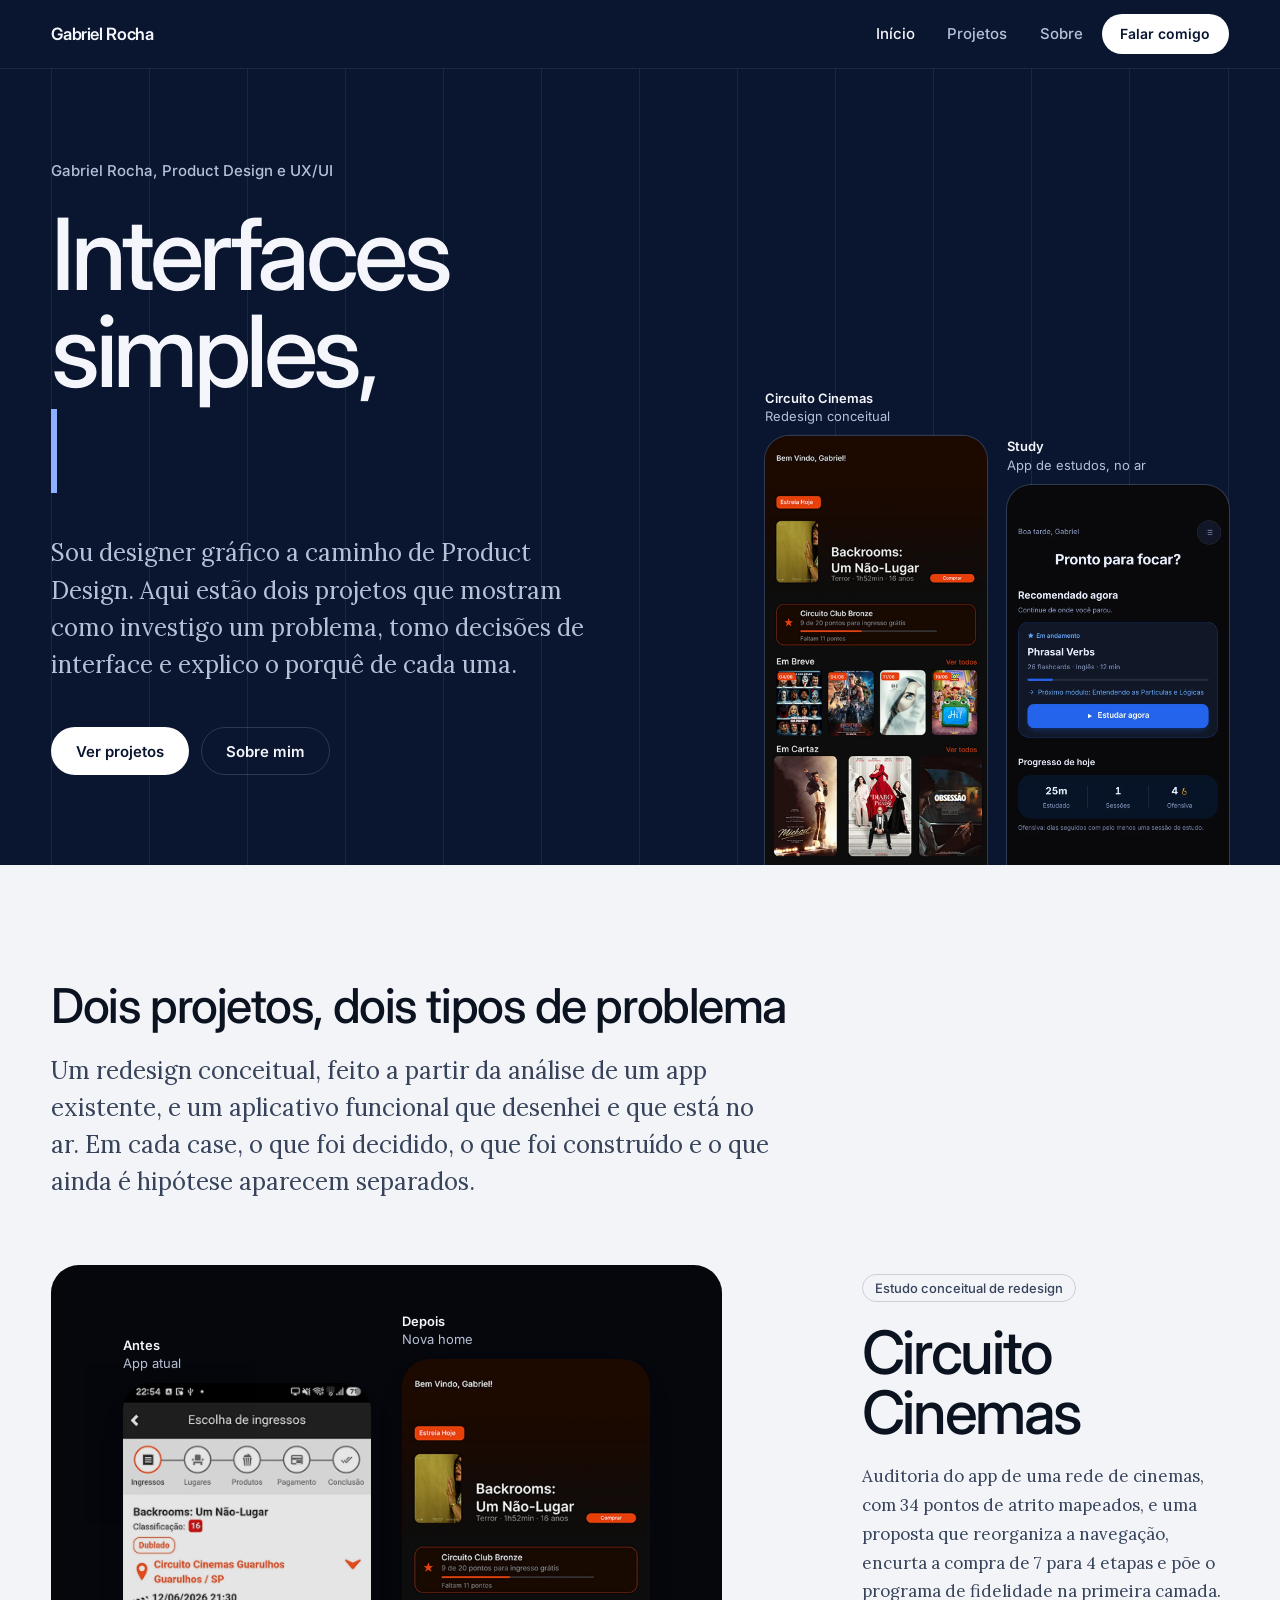
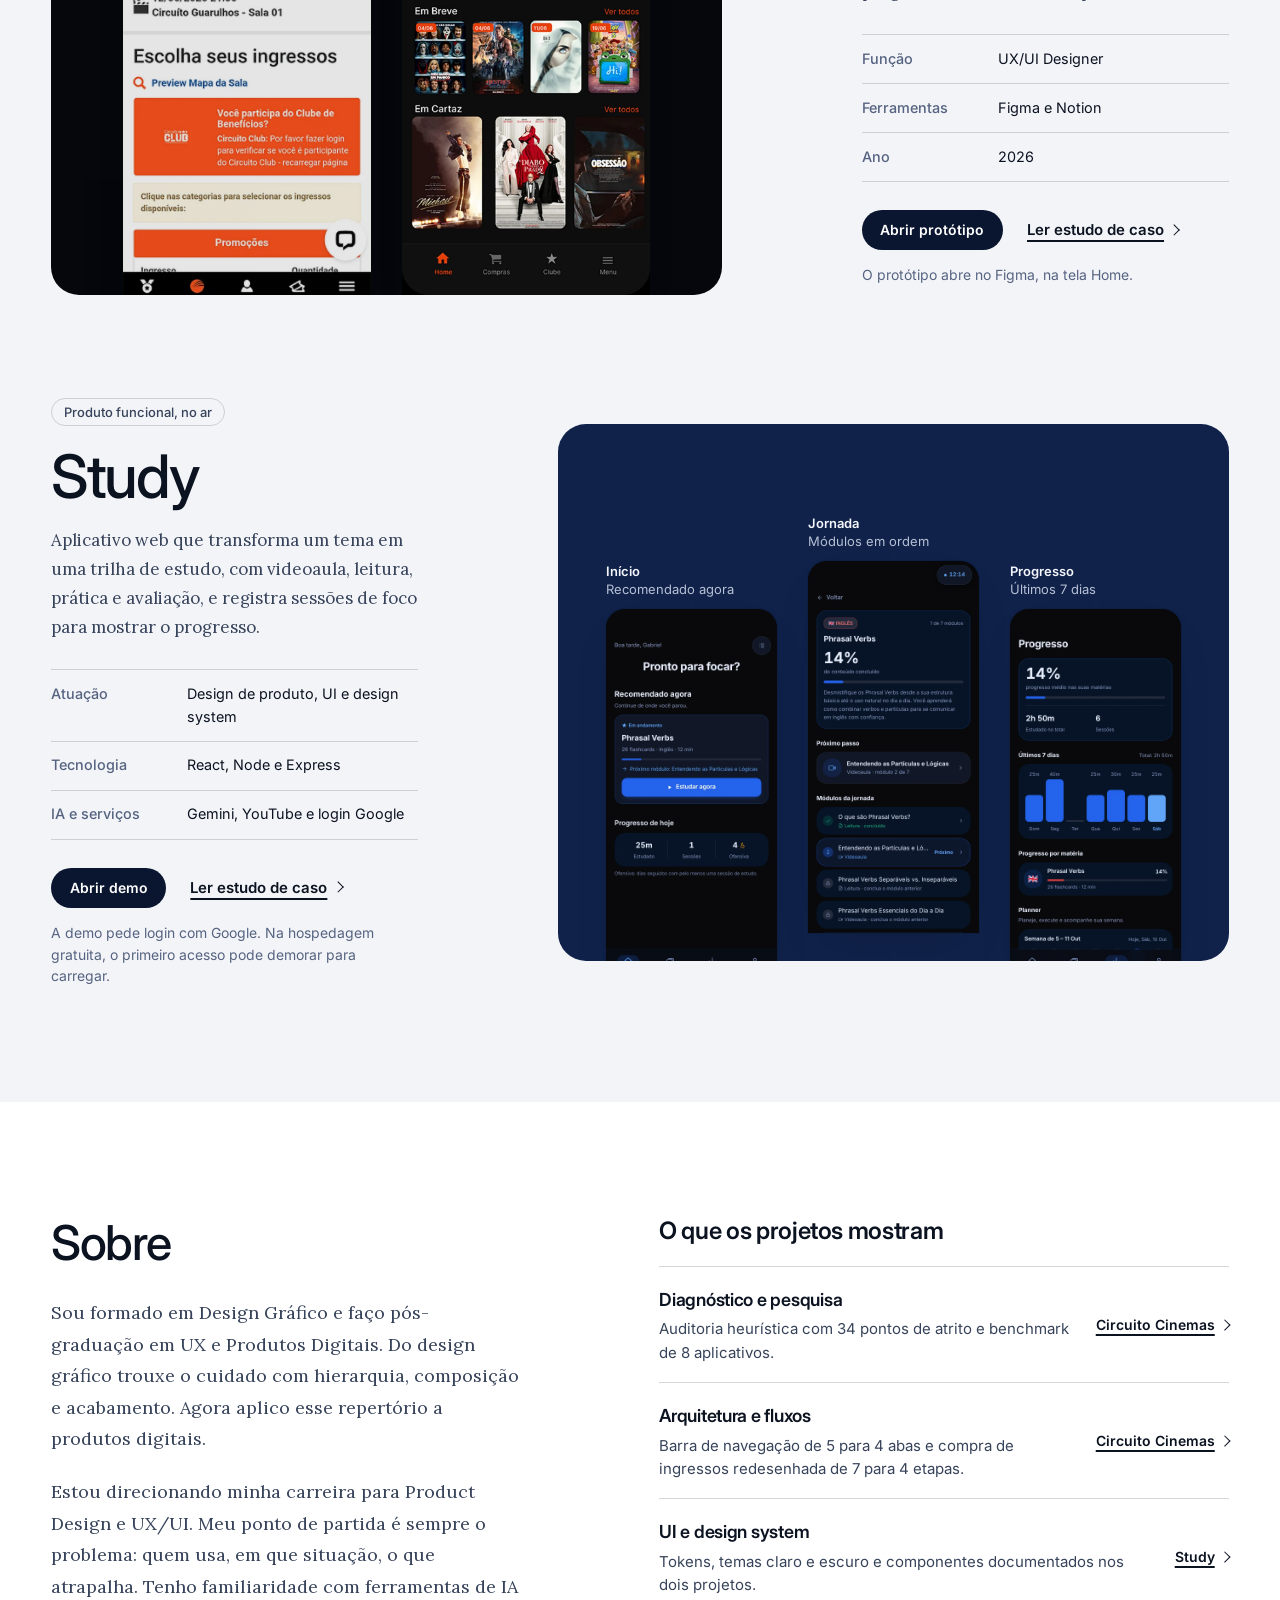
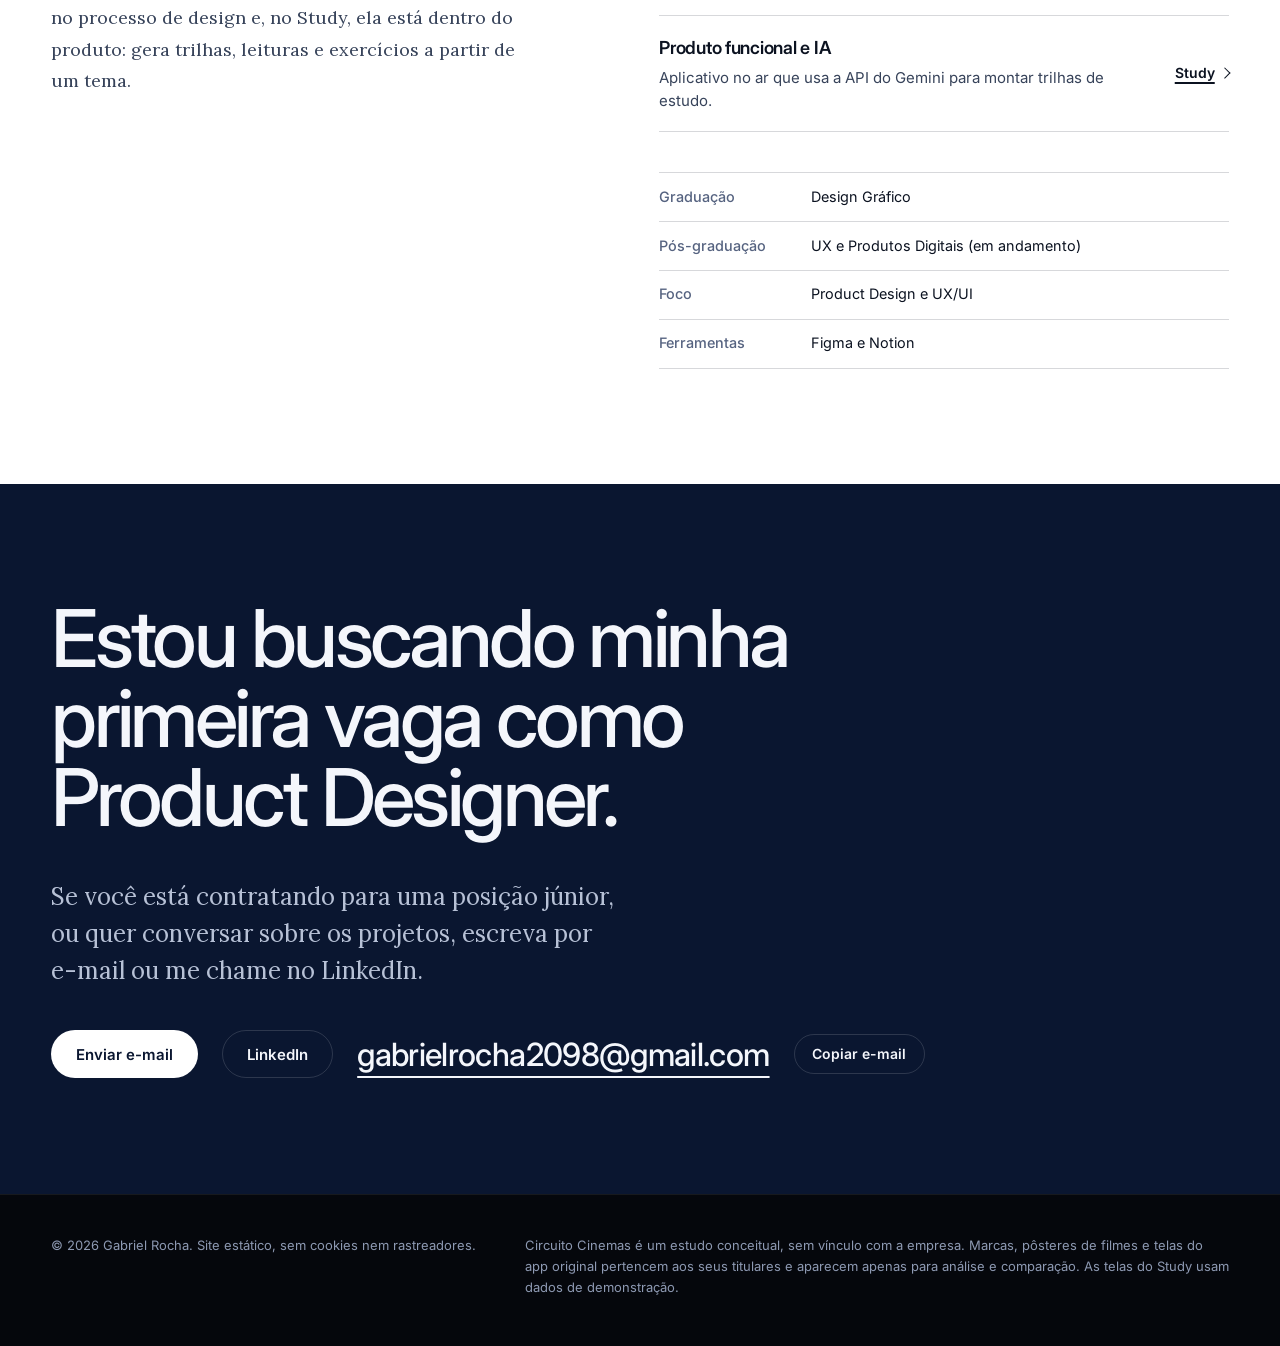
==== commit 53dc77ec: "Add files via upload" ====
--- a/portfolio/index.html
+++ b/portfolio/index.html
@@ -145,7 +145,7 @@
               <div class="facts__row"><dt>IA e serviços</dt><dd>Gemini, YouTube e login Google</dd></div>
             </dl>
             <div class="project__links">
-              <a class="btn btn--dark btn--sm" href="https://studyapp-kyi5.onrender.com/" target="_blank" rel="noopener">Abrir demo<span class="visually-hidden"> (abre em nova aba)</span></a>
+              <a class="btn btn--dark btn--sm" href="https://gabrielrocha1260-svg.github.io/Studyapp/" target="_blank" rel="noopener">Abrir demo<span class="visually-hidden"> (abre em nova aba)</span></a>
               <a class="link link--arrow" href="projetos/study.html">Ler estudo de caso</a>
             </div>
             <p class="demo-note">A demo pede login com Google. Na hospedagem gratuita, o primeiro acesso pode demorar para carregar.</p>
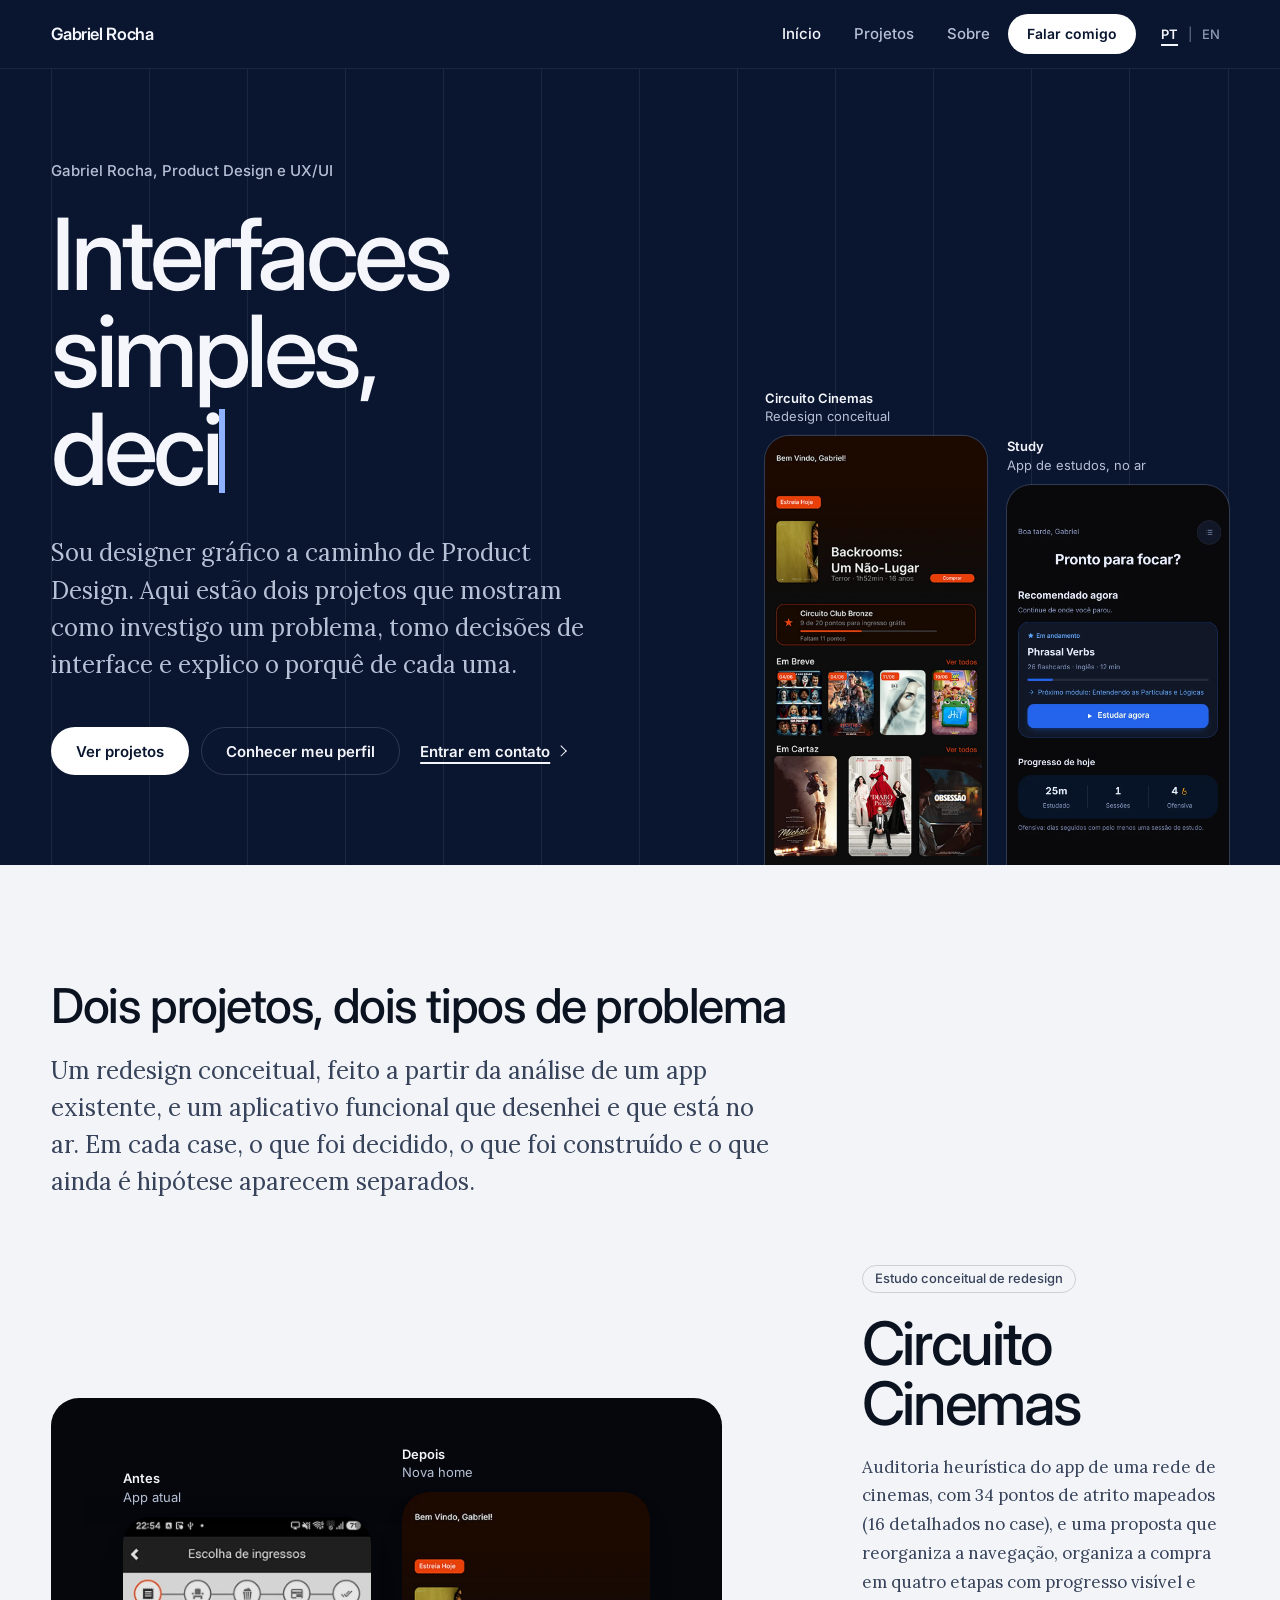
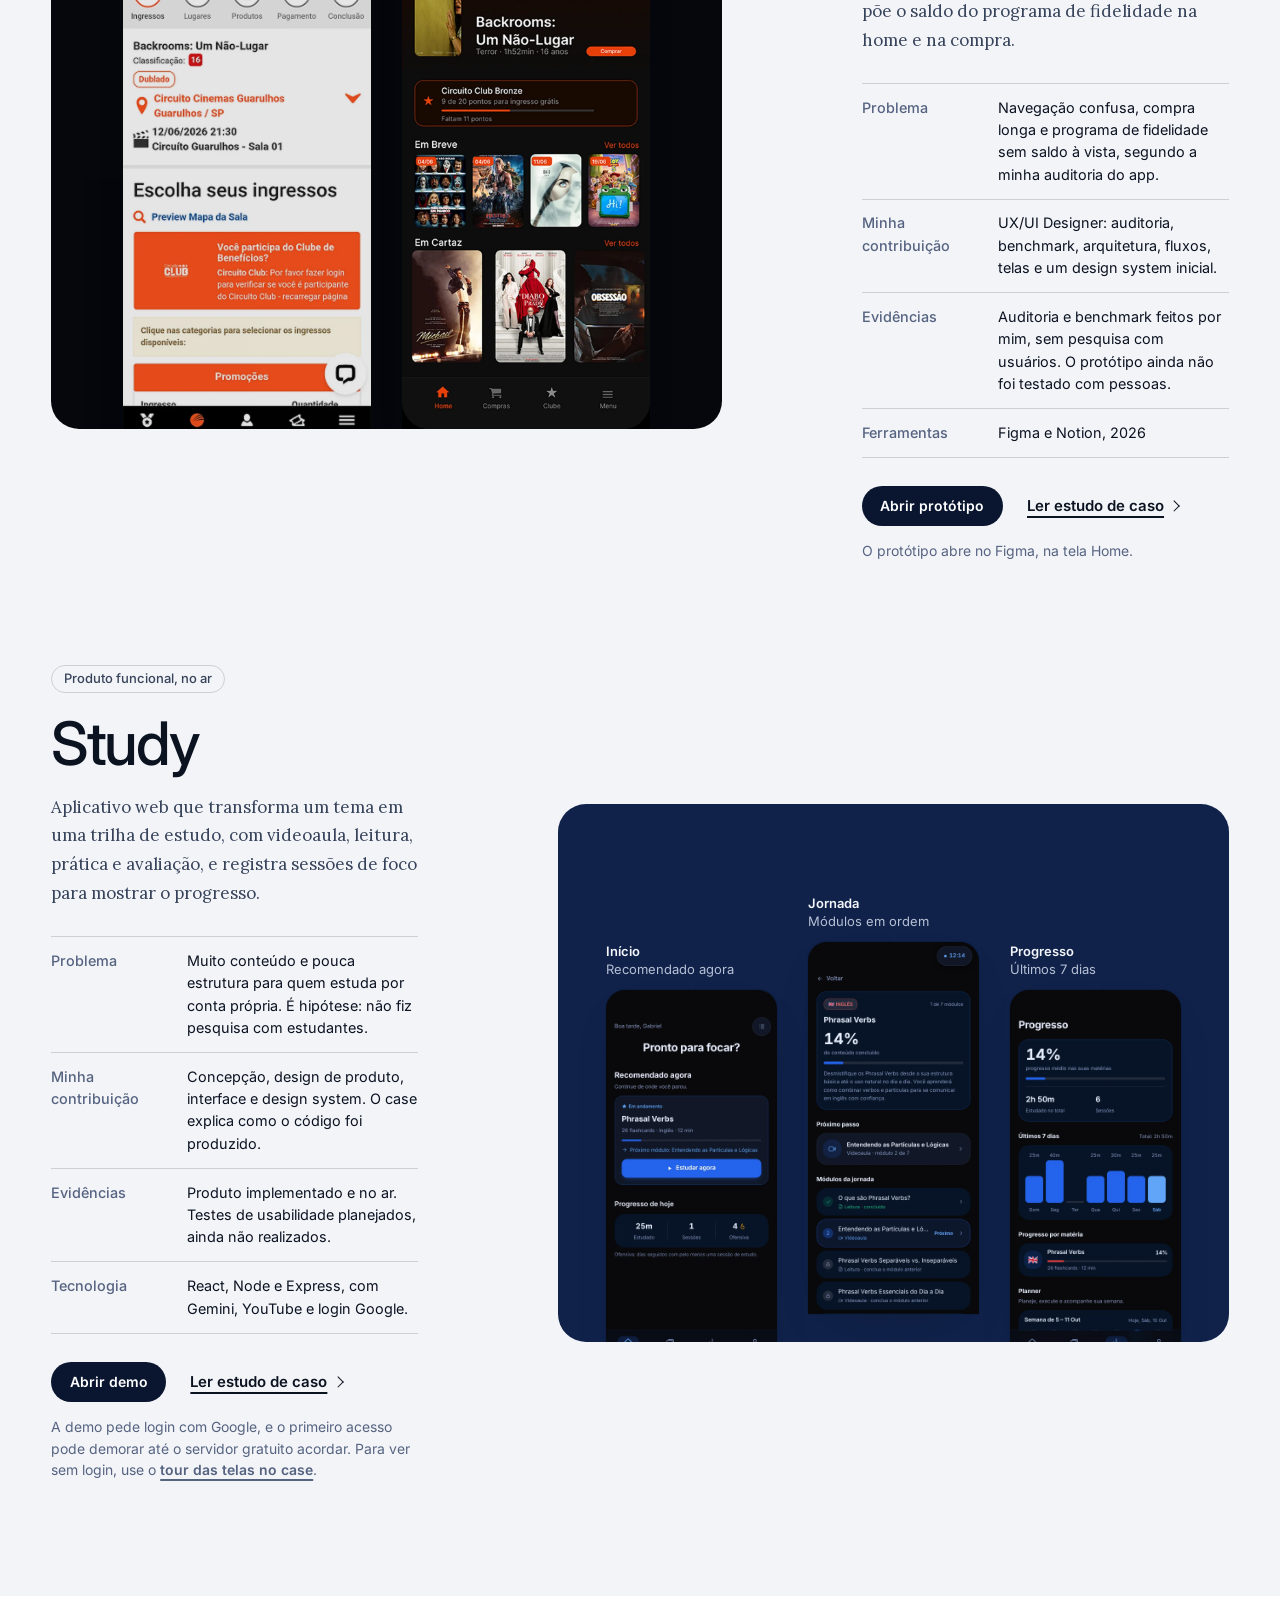
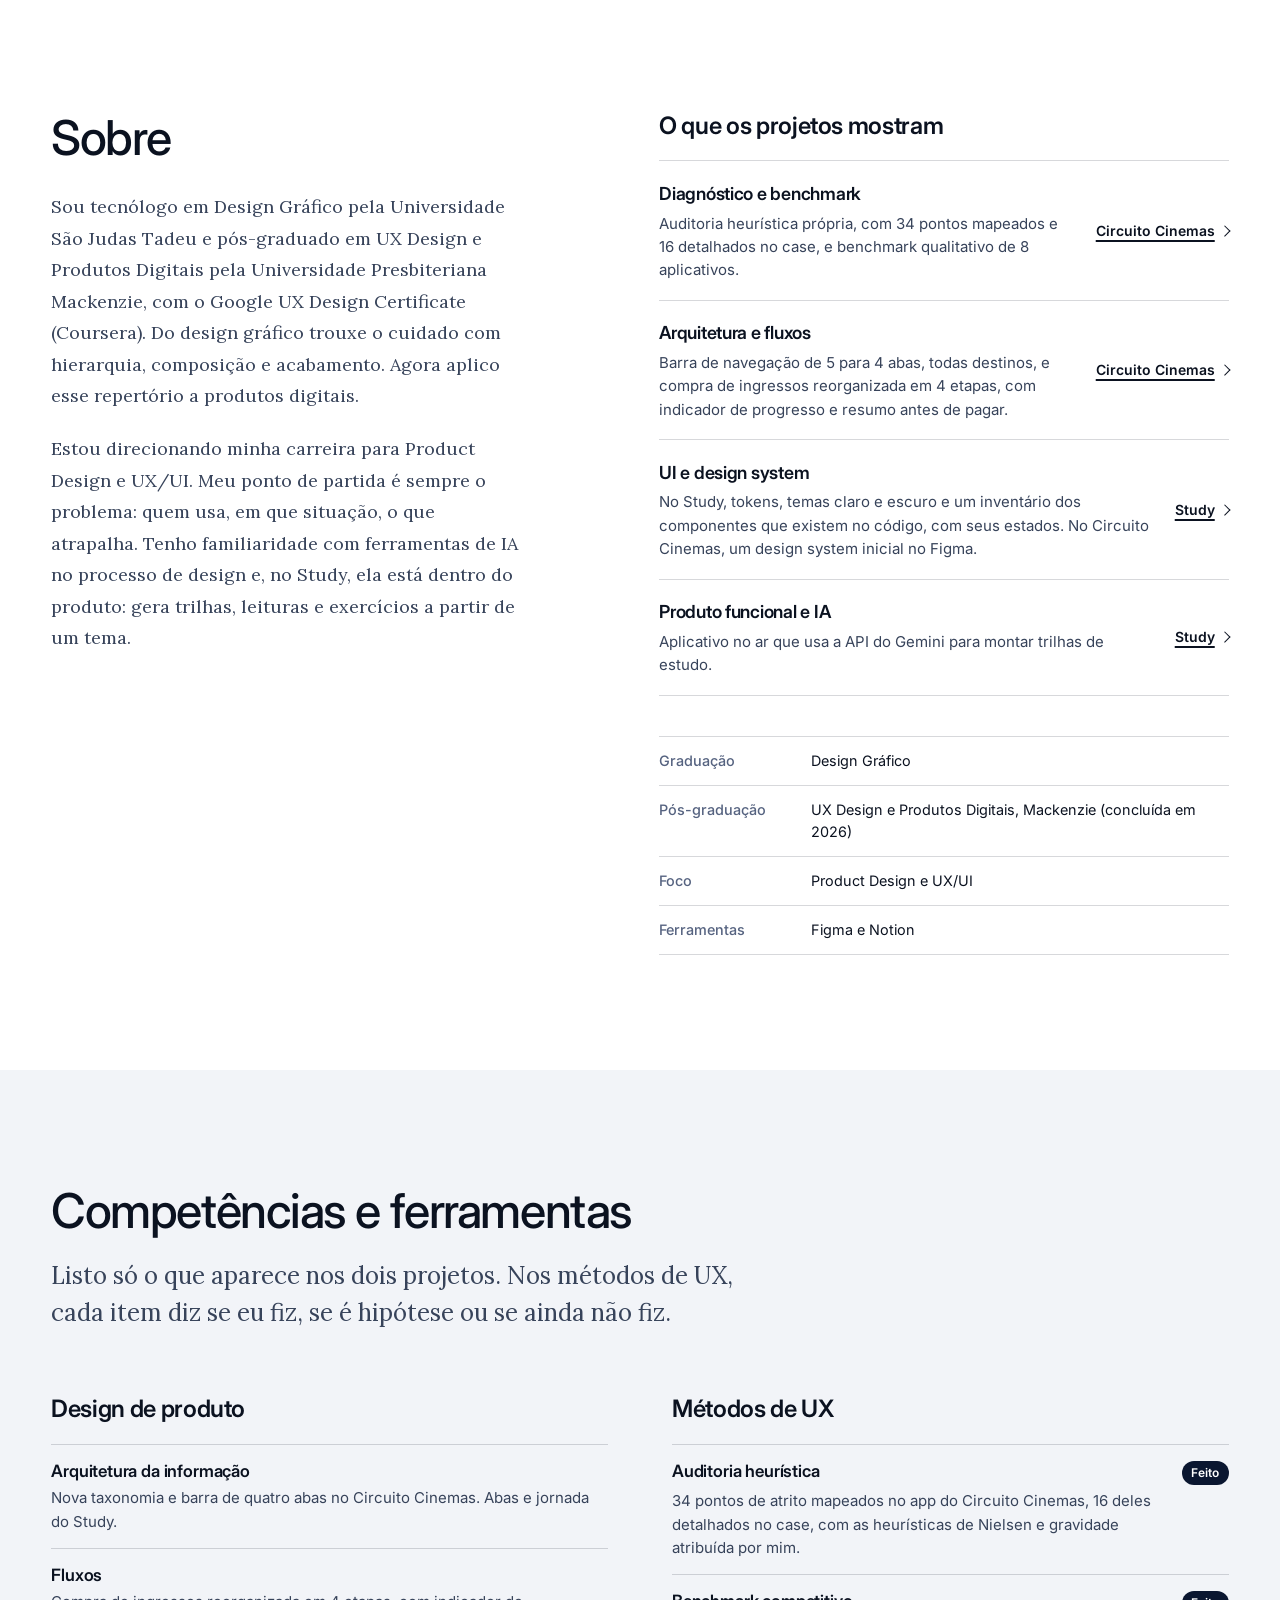
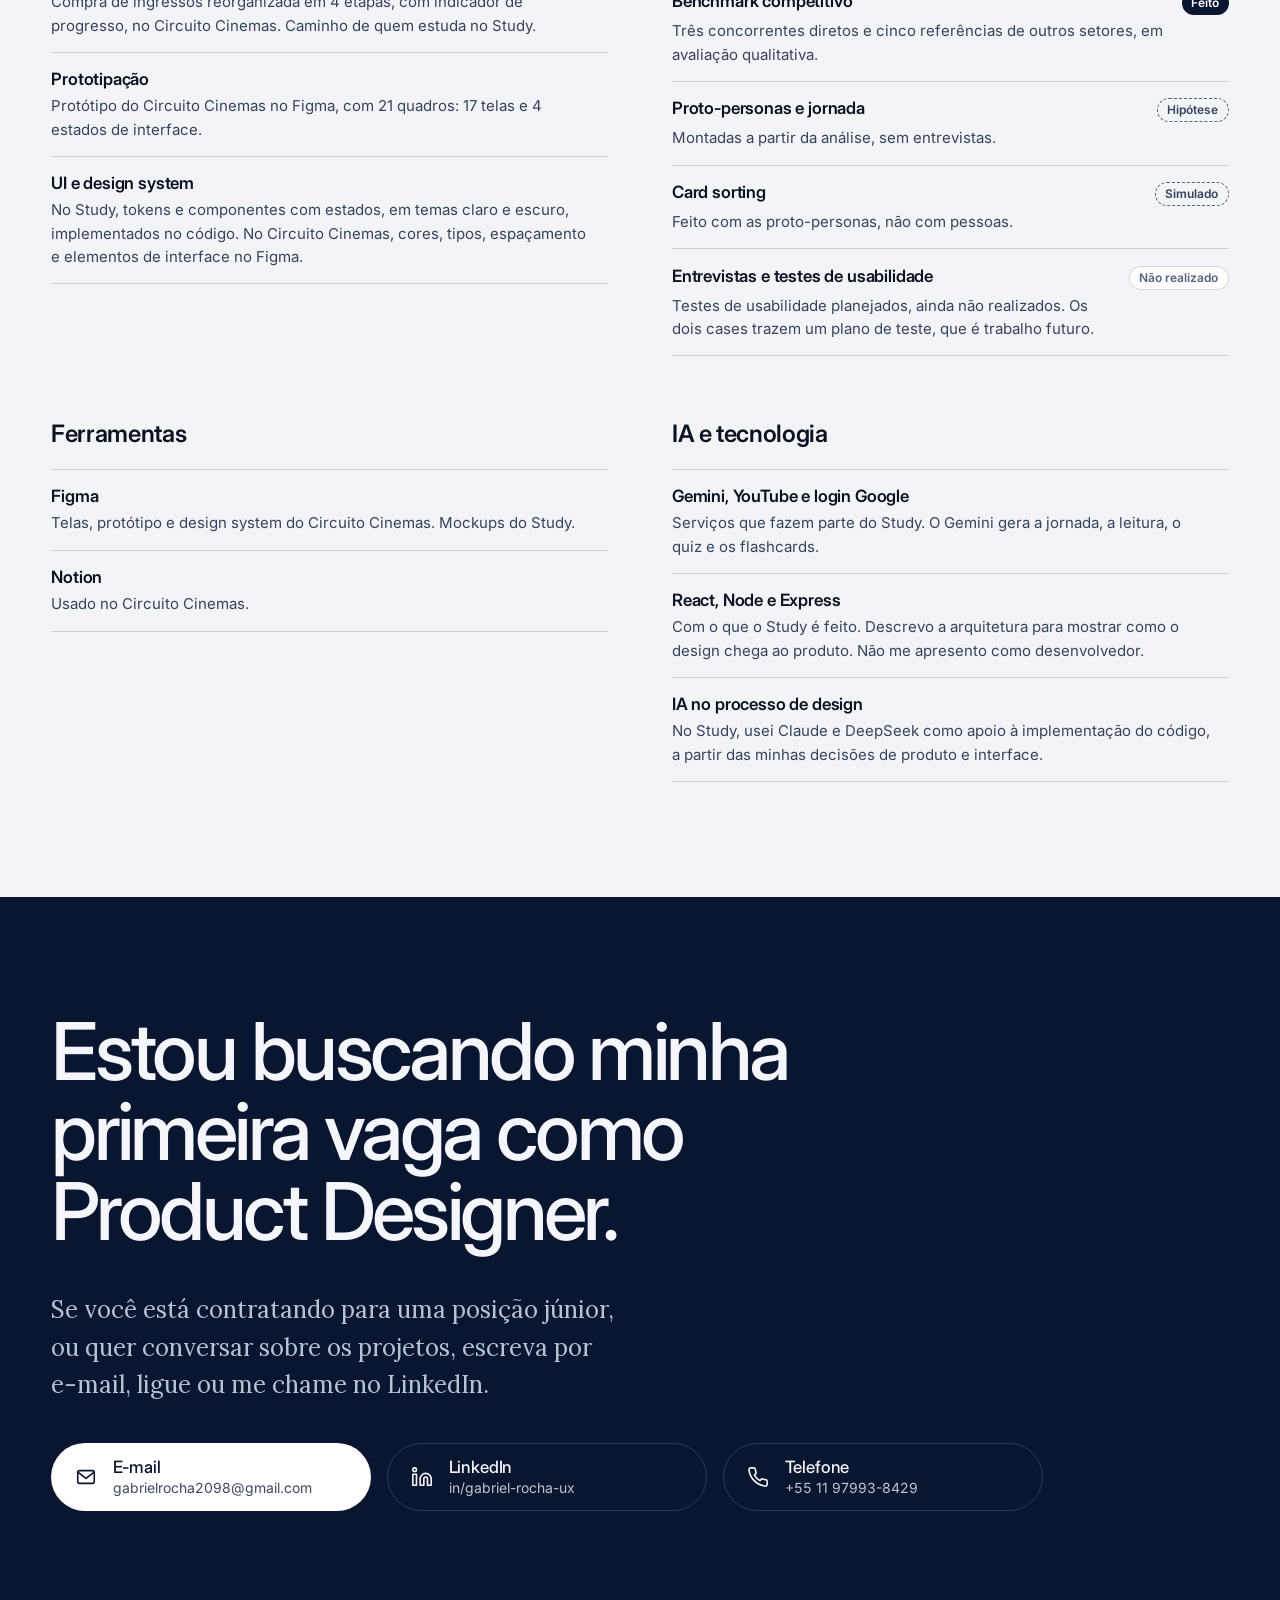
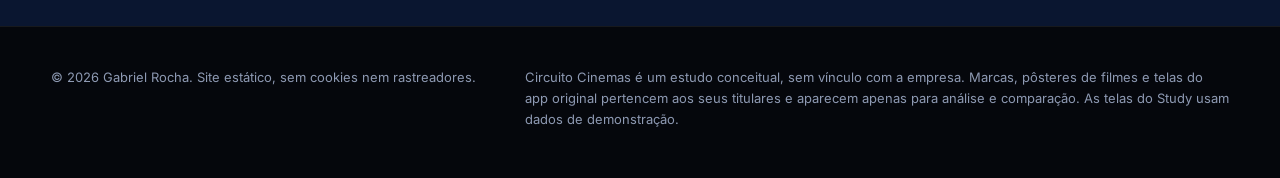
==== commit 3e3a20e4: "Revisa portfólio e estudos de caso; corrige a home publicada - Corrige a home: o index.html da raiz " ====
--- a/portfolio/index.html
+++ b/portfolio/index.html
@@ -1,226 +1,15 @@
 <!doctype html>
 <html lang="pt-BR">
 <head>
-  <meta charset="utf-8">
-  <meta name="viewport" content="width=device-width, initial-scale=1">
-  <title>Gabriel Rocha | Product Design e UX/UI</title>
-  <meta name="description" content="Portfólio de Gabriel Rocha, designer gráfico em transição para Product Design e UX/UI. Inclui o estudo de caso do Circuito Cinemas e o aplicativo de estudos Study.">
-  <meta name="author" content="Gabriel Rocha">
-  <meta name="theme-color" content="#0A1630">
-  <meta name="color-scheme" content="dark light">
-  <link rel="icon" href="favicon.svg" type="image/svg+xml">
-
-  <meta property="og:type" content="website">
-  <meta property="og:locale" content="pt_BR">
-  <meta property="og:site_name" content="Gabriel Rocha">
-  <meta property="og:title" content="Gabriel Rocha | Product Design e UX/UI">
-  <meta property="og:description" content="Dois projetos de produto digital: o redesign conceitual do app Circuito Cinemas e o Study, um aplicativo de estudos que está no ar.">
-  <meta property="og:image" content="assets/img/og.png">
-  <meta property="og:image:width" content="1200">
-  <meta property="og:image:height" content="630">
-  <meta property="og:image:alt" content="Gabriel Rocha, Product Design e UX/UI, com telas dos projetos Circuito Cinemas e Study.">
-  <meta name="twitter:card" content="summary_large_image">
-
-  <link rel="preload" href="assets/fonts/inter-display-500.woff" as="font" type="font/woff" crossorigin>
-  <link rel="preload" href="assets/fonts/inter-400.woff" as="font" type="font/woff" crossorigin>
-  <link rel="preload" href="assets/fonts/lora-var.woff" as="font" type="font/woff" crossorigin>
-  <link rel="stylesheet" href="assets/css/styles.css">
-  <script>document.documentElement.className += " js";</script>
+<meta charset="utf-8">
+<meta name="viewport" content="width=device-width, initial-scale=1">
+<title>Página movida | Gabriel Rocha</title>
+<meta name="robots" content="noindex">
+<link rel="canonical" href="https://gabrielrocha1260-svg.github.io/Portiflio-Gabriel-Rocha/">
+<meta http-equiv="refresh" content="0; url=https://gabrielrocha1260-svg.github.io/Portiflio-Gabriel-Rocha/">
+<script>location.replace("https://gabrielrocha1260-svg.github.io/Portiflio-Gabriel-Rocha/" + location.hash);</script>
 </head>
-<body data-page-home>
-  <a class="skip-link" href="#conteudo">Pular para o conteúdo</a>
-
-  <header class="site-header">
-    <div class="container site-header__bar">
-      <a class="wordmark" href="#inicio" aria-label="Gabriel Rocha, início">Gabriel Rocha</a>
-      <button class="menu-toggle" type="button" aria-expanded="false" aria-controls="site-nav">
-        <span class="menu-toggle__icon" aria-hidden="true"></span>
-        <span class="menu-toggle__label">Menu</span>
-      </button>
-      <nav class="nav" id="site-nav" aria-label="Principal">
-        <ul class="nav__list">
-          <li><a class="nav__link" href="#inicio">Início</a></li>
-          <li><a class="nav__link" href="#projetos">Projetos</a></li>
-          <li><a class="nav__link" href="#sobre">Sobre</a></li>
-        </ul>
-        <a class="btn btn--light btn--sm" href="#contato">Falar comigo</a>
-      </nav>
-    </div>
-  </header>
-
-  <main id="conteudo" tabindex="-1">
-
-    <!-- Início -->
-    <section class="hero on-dark" id="inicio" aria-labelledby="hero-title">
-      <div class="hero__guides" aria-hidden="true">
-        <div class="container">
-          <div class="hero__guides-grid"><span></span><span></span><span></span><span></span><span></span><span></span><span></span><span></span><span></span><span></span><span></span><span></span></div>
-        </div>
-      </div>
-      <div class="container hero__inner">
-        <div class="hero__text">
-          <p class="hero__role">Gabriel Rocha, Product Design e UX/UI</p>
-          <h1 class="hero__title" id="hero-title" data-typing>Interfaces simples, decisões claras.</h1>
-          <p class="hero__intro">Sou designer gráfico a caminho de Product Design. Aqui estão dois projetos que mostram como investigo um problema, tomo decisões de interface e explico o porquê de cada uma.</p>
-          <div class="hero__actions">
-            <a class="btn btn--light" href="#projetos">Ver projetos</a>
-            <a class="btn btn--outline" href="#sobre">Sobre mim</a>
-          </div>
-        </div>
-        <div class="hero__stage">
-          <a class="hero__phone" href="projetos/circuito-cinemas.html" aria-label="Circuito Cinemas, redesign conceitual: abrir estudo de caso">
-            <span class="frame-label"><strong>Circuito Cinemas</strong><span>Redesign conceitual</span></span>
-            <img class="shot" src="assets/img/cc-nova-home.webp" width="724" height="1566" alt="Home redesenhada do Circuito Cinemas em tema escuro, com filme em destaque, cartão do Circuito Club e carrosséis Em breve e Em cartaz." fetchpriority="high">
-          </a>
-          <a class="hero__phone" href="projetos/study.html" aria-label="Study, aplicativo de estudos: abrir estudo de caso">
-            <span class="frame-label"><strong>Study</strong><span>App de estudos, no ar</span></span>
-            <img class="shot" src="assets/img/study-home.webp" width="804" height="1748" alt="Tela Início do Study em tema escuro, com a pergunta Pronto para focar?, a recomendação Phrasal Verbs e o progresso do dia." fetchpriority="high">
-          </a>
-        </div>
-      </div>
-    </section>
-
-    <!-- Projetos -->
-    <section class="section on-light" id="projetos" aria-labelledby="projetos-title">
-      <div class="container">
-        <div class="section__head">
-          <h2 class="h2" id="projetos-title">Dois projetos, dois tipos de problema</h2>
-          <p class="section__lead">Um redesign conceitual, feito a partir da análise de um app existente, e um aplicativo funcional que desenhei e que está no ar. Em cada case, o que foi decidido, o que foi construído e o que ainda é hipótese aparecem separados.</p>
-        </div>
-
-        <article class="project" aria-labelledby="proj-cc">
-          <div class="project__media">
-            <div class="stage stage--cinema">
-              <figure class="stage__item">
-                <figcaption class="frame-label"><strong>Antes</strong><span>App atual</span></figcaption>
-                <img class="shot" src="assets/img/cc-antes-ingressos.webp" width="570" height="1232" loading="lazy" alt="Tela de escolha de ingressos do app atual do Circuito Cinemas, com indicador de cinco etapas, aviso do Circuito Club e lista de promoções.">
-              </figure>
-              <figure class="stage__item">
-                <figcaption class="frame-label"><strong>Depois</strong><span>Nova home</span></figcaption>
-                <img class="shot" src="assets/img/cc-nova-home.webp" width="724" height="1566" loading="lazy" alt="Home redesenhada do Circuito Cinemas, com filme em destaque, cartão do Circuito Club com 9 de 20 pontos e seções Em breve e Em cartaz.">
-              </figure>
-            </div>
-          </div>
-          <div class="project__text">
-            <p class="project__kind">Estudo conceitual de redesign</p>
-            <h3 class="project__title" id="proj-cc"><a href="projetos/circuito-cinemas.html">Circuito Cinemas</a></h3>
-            <p class="project__desc">Auditoria do app de uma rede de cinemas, com 34 pontos de atrito mapeados, e uma proposta que reorganiza a navegação, encurta a compra de 7 para 4 etapas e põe o programa de fidelidade na primeira camada.</p>
-            <dl class="facts">
-              <div class="facts__row"><dt>Função</dt><dd>UX/UI Designer</dd></div>
-              <div class="facts__row"><dt>Ferramentas</dt><dd>Figma e Notion</dd></div>
-              <div class="facts__row"><dt>Ano</dt><dd>2026</dd></div>
-            </dl>
-            <div class="project__links">
-              <a class="btn btn--dark btn--sm" href="https://www.figma.com/proto/7PhbgPQ4ODq0ZpyNWOa0dn/Circuito-Cinemas-%E2%80%94-Redesign?page-id=6%3A2&node-id=7-5&starting-point-node-id=7%3A5&t=WzuFaxNKb168OiBv-1" target="_blank" rel="noopener">Abrir protótipo<span class="visually-hidden"> no Figma (abre em nova aba)</span></a>
-              <a class="link link--arrow" href="projetos/circuito-cinemas.html">Ler estudo de caso</a>
-            </div>
-            <p class="demo-note">O protótipo abre no Figma, na tela Home.</p>
-          </div>
-        </article>
-
-        <article class="project project--flip" aria-labelledby="proj-study">
-          <div class="project__media">
-            <div class="stage stage--study">
-              <figure class="stage__item">
-                <figcaption class="frame-label"><strong>Início</strong><span>Recomendado agora</span></figcaption>
-                <img class="shot" src="assets/img/study-home.webp" width="804" height="1748" loading="lazy" alt="Tela Início do Study, com a pergunta Pronto para focar?, a recomendação Phrasal Verbs e o progresso do dia.">
-              </figure>
-              <figure class="stage__item">
-                <figcaption class="frame-label"><strong>Jornada</strong><span>Módulos em ordem</span></figcaption>
-                <img class="shot" src="assets/img/study-jornada-progresso.webp" width="804" height="1748" loading="lazy" alt="Jornada Phrasal Verbs com 14% concluído, próximo passo e lista de módulos de leitura e videoaula.">
-              </figure>
-              <figure class="stage__item">
-                <figcaption class="frame-label"><strong>Progresso</strong><span>Últimos 7 dias</span></figcaption>
-                <img class="shot" src="assets/img/study-progresso.webp" width="804" height="1748" loading="lazy" alt="Tela Progresso do Study, com progresso médio de 14%, tempo estudado, gráfico dos últimos 7 dias e progresso por matéria.">
-              </figure>
-            </div>
-          </div>
-          <div class="project__text">
-            <p class="project__kind">Produto funcional, no ar</p>
-            <h3 class="project__title" id="proj-study"><a href="projetos/study.html">Study</a></h3>
-            <p class="project__desc">Aplicativo web que transforma um tema em uma trilha de estudo, com videoaula, leitura, prática e avaliação, e registra sessões de foco para mostrar o progresso.</p>
-            <dl class="facts">
-              <div class="facts__row"><dt>Atuação</dt><dd>Design de produto, UI e design system</dd></div>
-              <div class="facts__row"><dt>Tecnologia</dt><dd>React, Node e Express</dd></div>
-              <div class="facts__row"><dt>IA e serviços</dt><dd>Gemini, YouTube e login Google</dd></div>
-            </dl>
-            <div class="project__links">
-              <a class="btn btn--dark btn--sm" href="https://gabrielrocha1260-svg.github.io/Studyapp/" target="_blank" rel="noopener">Abrir demo<span class="visually-hidden"> (abre em nova aba)</span></a>
-              <a class="link link--arrow" href="projetos/study.html">Ler estudo de caso</a>
-            </div>
-            <p class="demo-note">A demo pede login com Google. Na hospedagem gratuita, o primeiro acesso pode demorar para carregar.</p>
-          </div>
-        </article>
-      </div>
-    </section>
-
-    <!-- Sobre -->
-    <section class="section on-white" id="sobre" aria-labelledby="sobre-title">
-      <div class="container about">
-        <div class="about__intro">
-          <h2 class="h2" id="sobre-title">Sobre</h2>
-          <div class="read">
-            <p>Sou formado em Design Gráfico e faço pós-graduação em UX e Produtos Digitais. Do design gráfico trouxe o cuidado com hierarquia, composição e acabamento. Agora aplico esse repertório a produtos digitais.</p>
-            <p>Estou direcionando minha carreira para Product Design e UX/UI. Meu ponto de partida é sempre o problema: quem usa, em que situação, o que atrapalha. Tenho familiaridade com ferramentas de IA no processo de design e, no Study, ela está dentro do produto: gera trilhas, leituras e exercícios a partir de um tema.</p>
-          </div>
-        </div>
-        <div class="about__side">
-          <h3 class="h3">O que os projetos mostram</h3>
-          <ul class="evidence">
-            <li class="evidence__item">
-              <span class="evidence__name">Diagnóstico e pesquisa</span>
-              <p class="evidence__text">Auditoria heurística com 34 pontos de atrito e benchmark de 8 aplicativos.</p>
-              <a class="evidence__where link link--arrow" href="projetos/circuito-cinemas.html#diagnostico">Circuito Cinemas</a>
-            </li>
-            <li class="evidence__item">
-              <span class="evidence__name">Arquitetura e fluxos</span>
-              <p class="evidence__text">Barra de navegação de 5 para 4 abas e compra de ingressos redesenhada de 7 para 4 etapas.</p>
-              <a class="evidence__where link link--arrow" href="projetos/circuito-cinemas.html#decisoes">Circuito Cinemas</a>
-            </li>
-            <li class="evidence__item">
-              <span class="evidence__name">UI e design system</span>
-              <p class="evidence__text">Tokens, temas claro e escuro e componentes documentados nos dois projetos.</p>
-              <a class="evidence__where link link--arrow" href="projetos/study.html#design">Study</a>
-            </li>
-            <li class="evidence__item">
-              <span class="evidence__name">Produto funcional e IA</span>
-              <p class="evidence__text">Aplicativo no ar que usa a API do Gemini para montar trilhas de estudo.</p>
-              <a class="evidence__where link link--arrow" href="projetos/study.html#ia">Study</a>
-            </li>
-          </ul>
-          <dl class="facts profile">
-            <div class="facts__row"><dt>Graduação</dt><dd>Design Gráfico</dd></div>
-            <div class="facts__row"><dt>Pós-graduação</dt><dd>UX e Produtos Digitais (em andamento)</dd></div>
-            <div class="facts__row"><dt>Foco</dt><dd>Product Design e UX/UI</dd></div>
-            <div class="facts__row"><dt>Ferramentas</dt><dd>Figma e Notion</dd></div>
-          </dl>
-        </div>
-      </div>
-    </section>
-
-    <!-- Contato -->
-    <section class="section on-dark" id="contato" aria-labelledby="contato-title">
-      <div class="container contact">
-        <h2 class="contact__title" id="contato-title">Estou buscando minha primeira vaga como Product Designer.</h2>
-        <p class="contact__body">Se você está contratando para uma posição júnior, ou quer conversar sobre os projetos, escreva por e-mail ou me chame no LinkedIn.</p>
-        <div class="contact__actions">
-          <a class="btn btn--light" href="mailto:gabrielrocha2098@gmail.com">Enviar e-mail</a>
-          <a class="btn btn--outline" href="https://www.linkedin.com/in/gabriel-rocha-ux" target="_blank" rel="noopener noreferrer">LinkedIn<span class="visually-hidden"> (abre em nova aba)</span></a>
-          <a class="contact__mail link" href="mailto:gabrielrocha2098@gmail.com">gabrielrocha2098@gmail.com</a>
-          <button class="btn btn--outline btn--sm" type="button" data-copy="gabrielrocha2098@gmail.com" data-copy-status="copy-status">Copiar e-mail</button>
-          <p class="copy-status" id="copy-status" role="status" aria-live="polite"></p>
-        </div>
-      </div>
-    </section>
-  </main>
-
-  <footer class="site-footer on-black">
-    <div class="container site-footer__row">
-      <p>© 2026 Gabriel Rocha. Site estático, sem cookies nem rastreadores.</p>
-      <p>Circuito Cinemas é um estudo conceitual, sem vínculo com a empresa. Marcas, pôsteres de filmes e telas do app original pertencem aos seus titulares e aparecem apenas para análise e comparação. As telas do Study usam dados de demonstração.</p>
-    </div>
-  </footer>
-
-  <script src="assets/js/main.js" defer></script>
+<body>
+<p>Esta página mudou de endereço: <a href="https://gabrielrocha1260-svg.github.io/Portiflio-Gabriel-Rocha/">https://gabrielrocha1260-svg.github.io/Portiflio-Gabriel-Rocha/</a></p>
 </body>
 </html>
